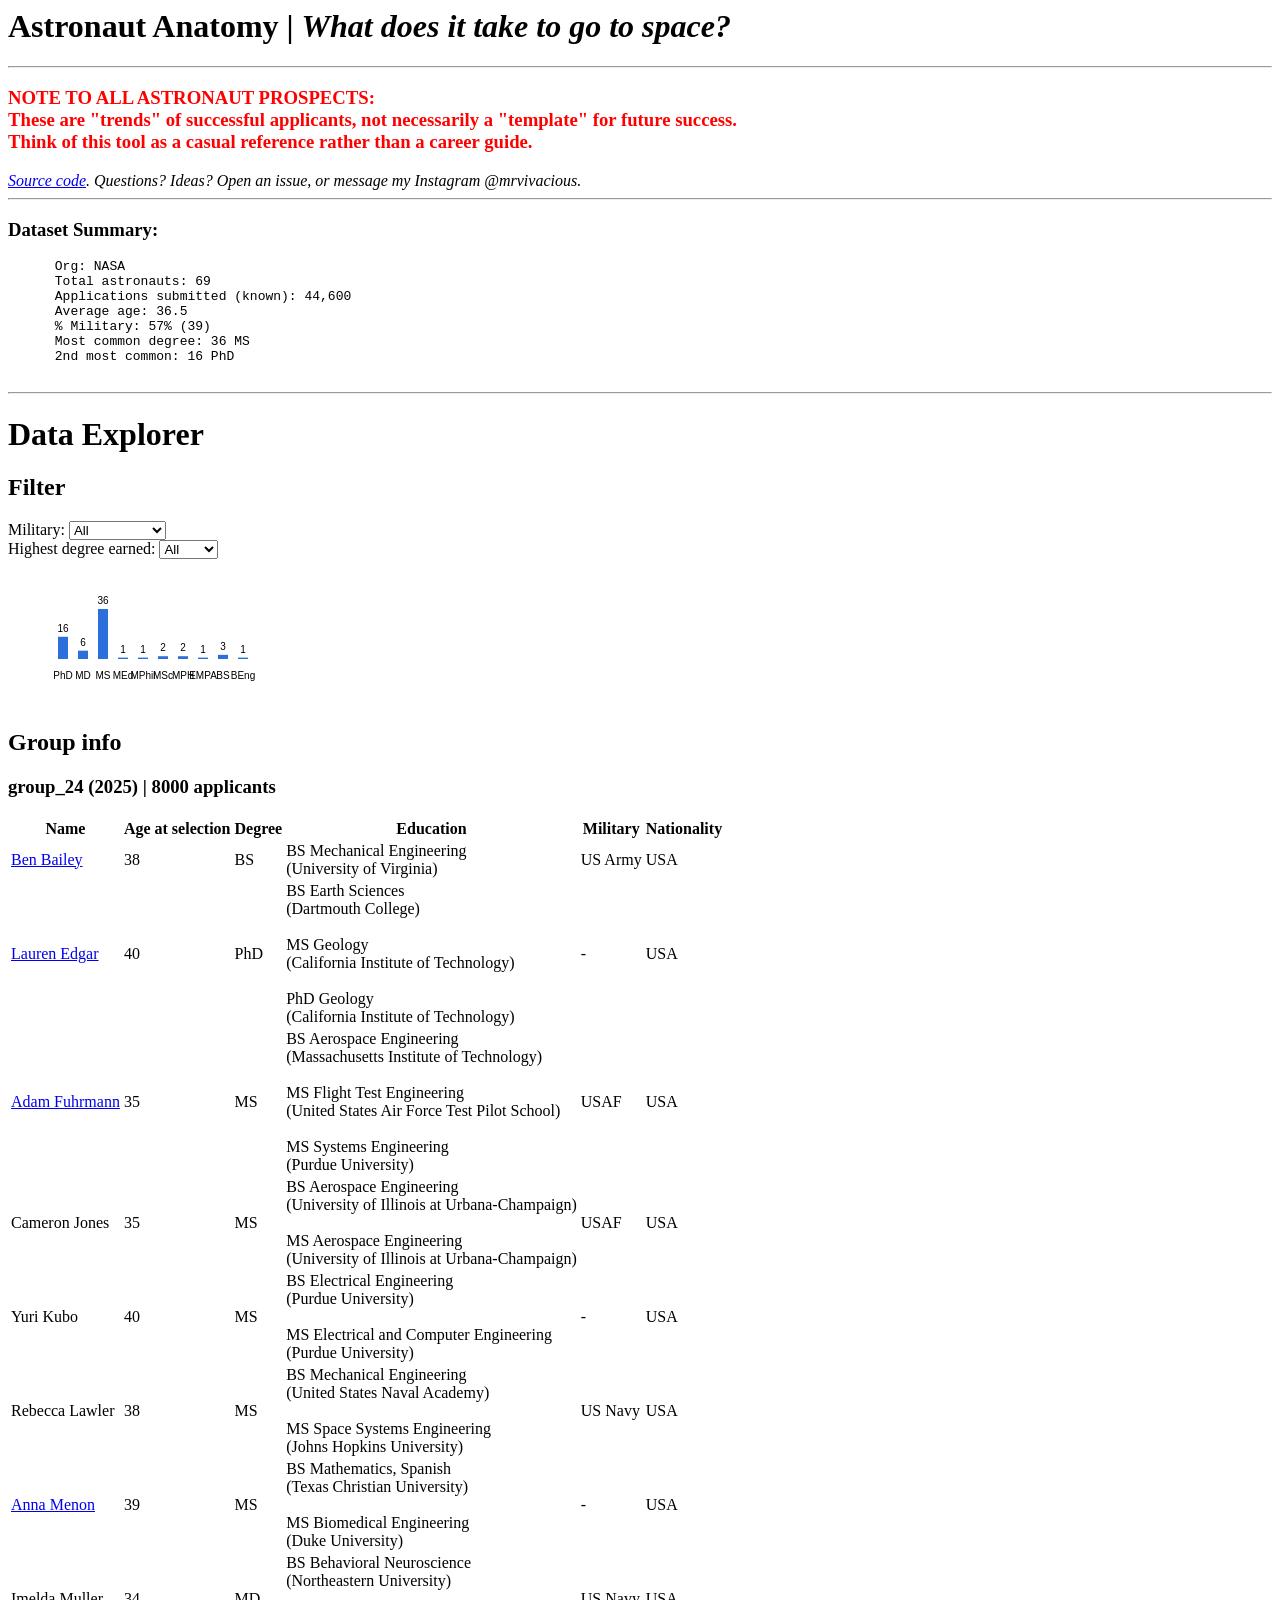
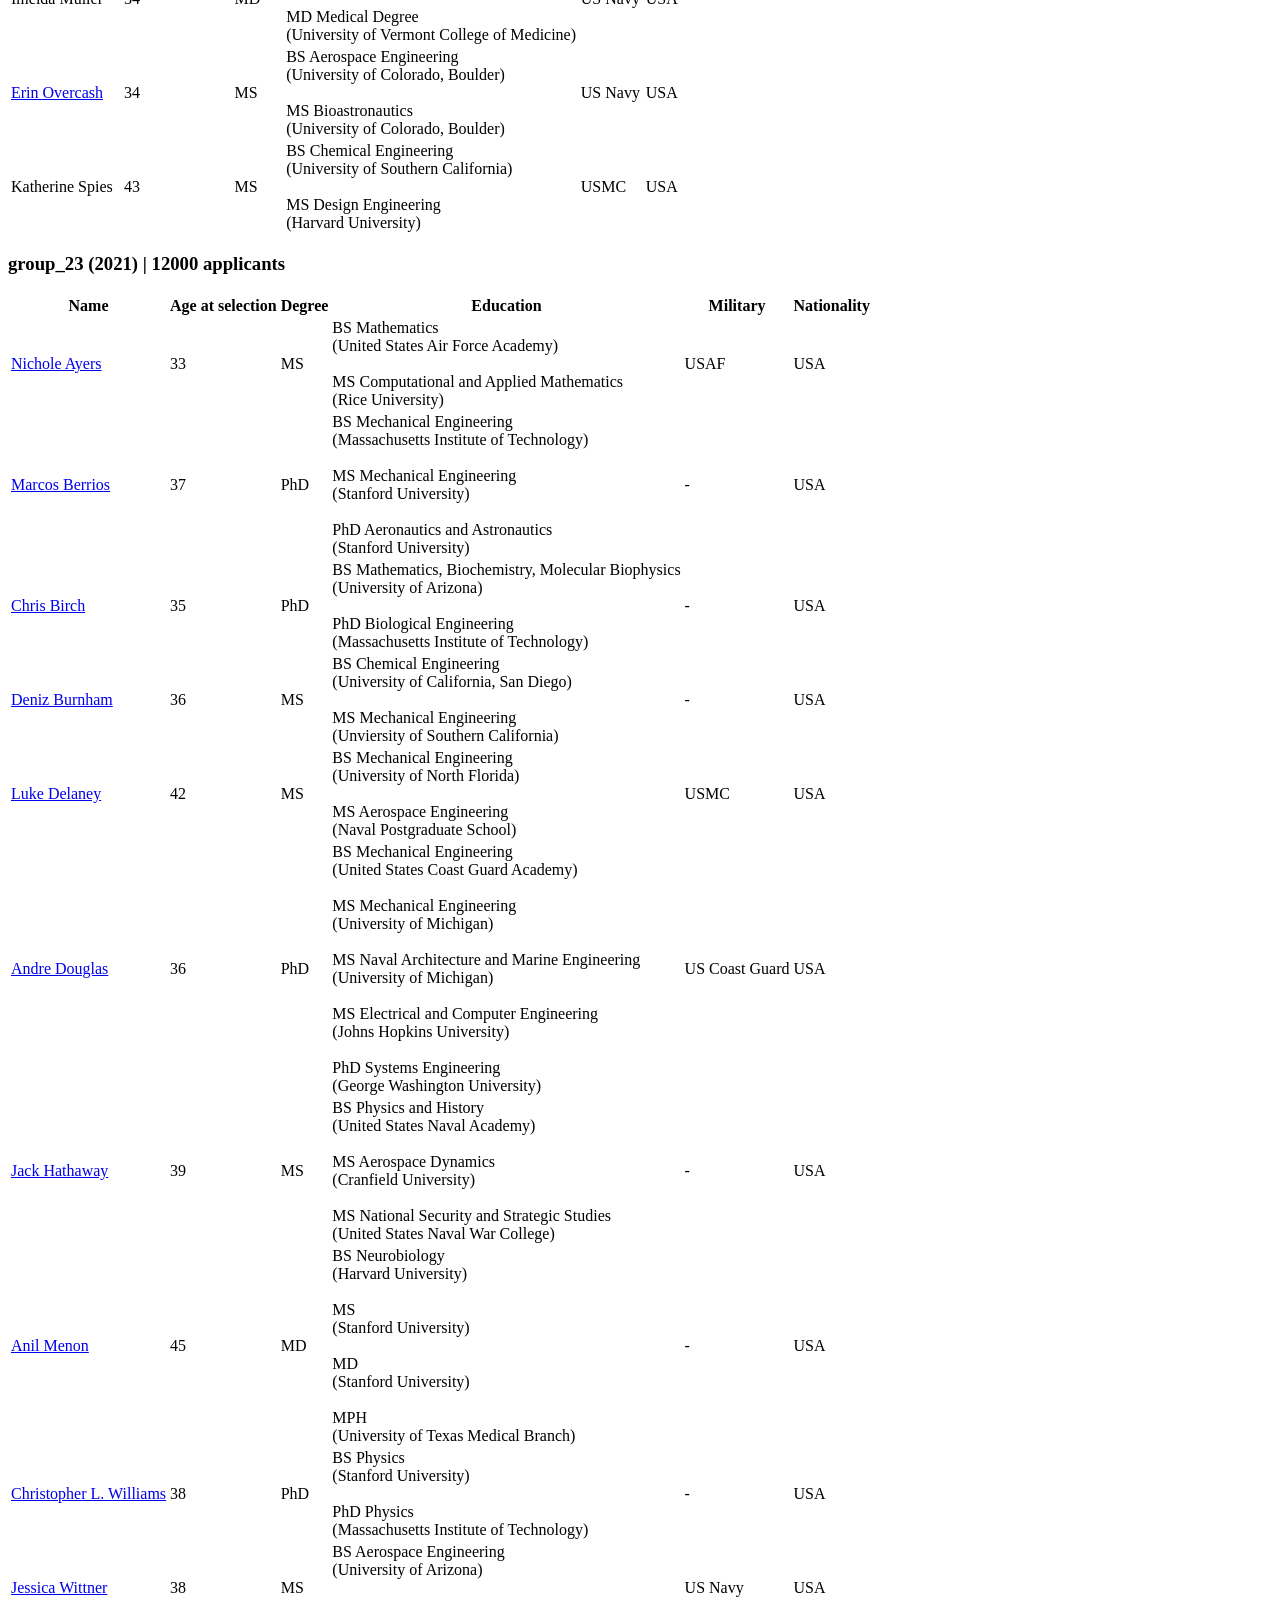
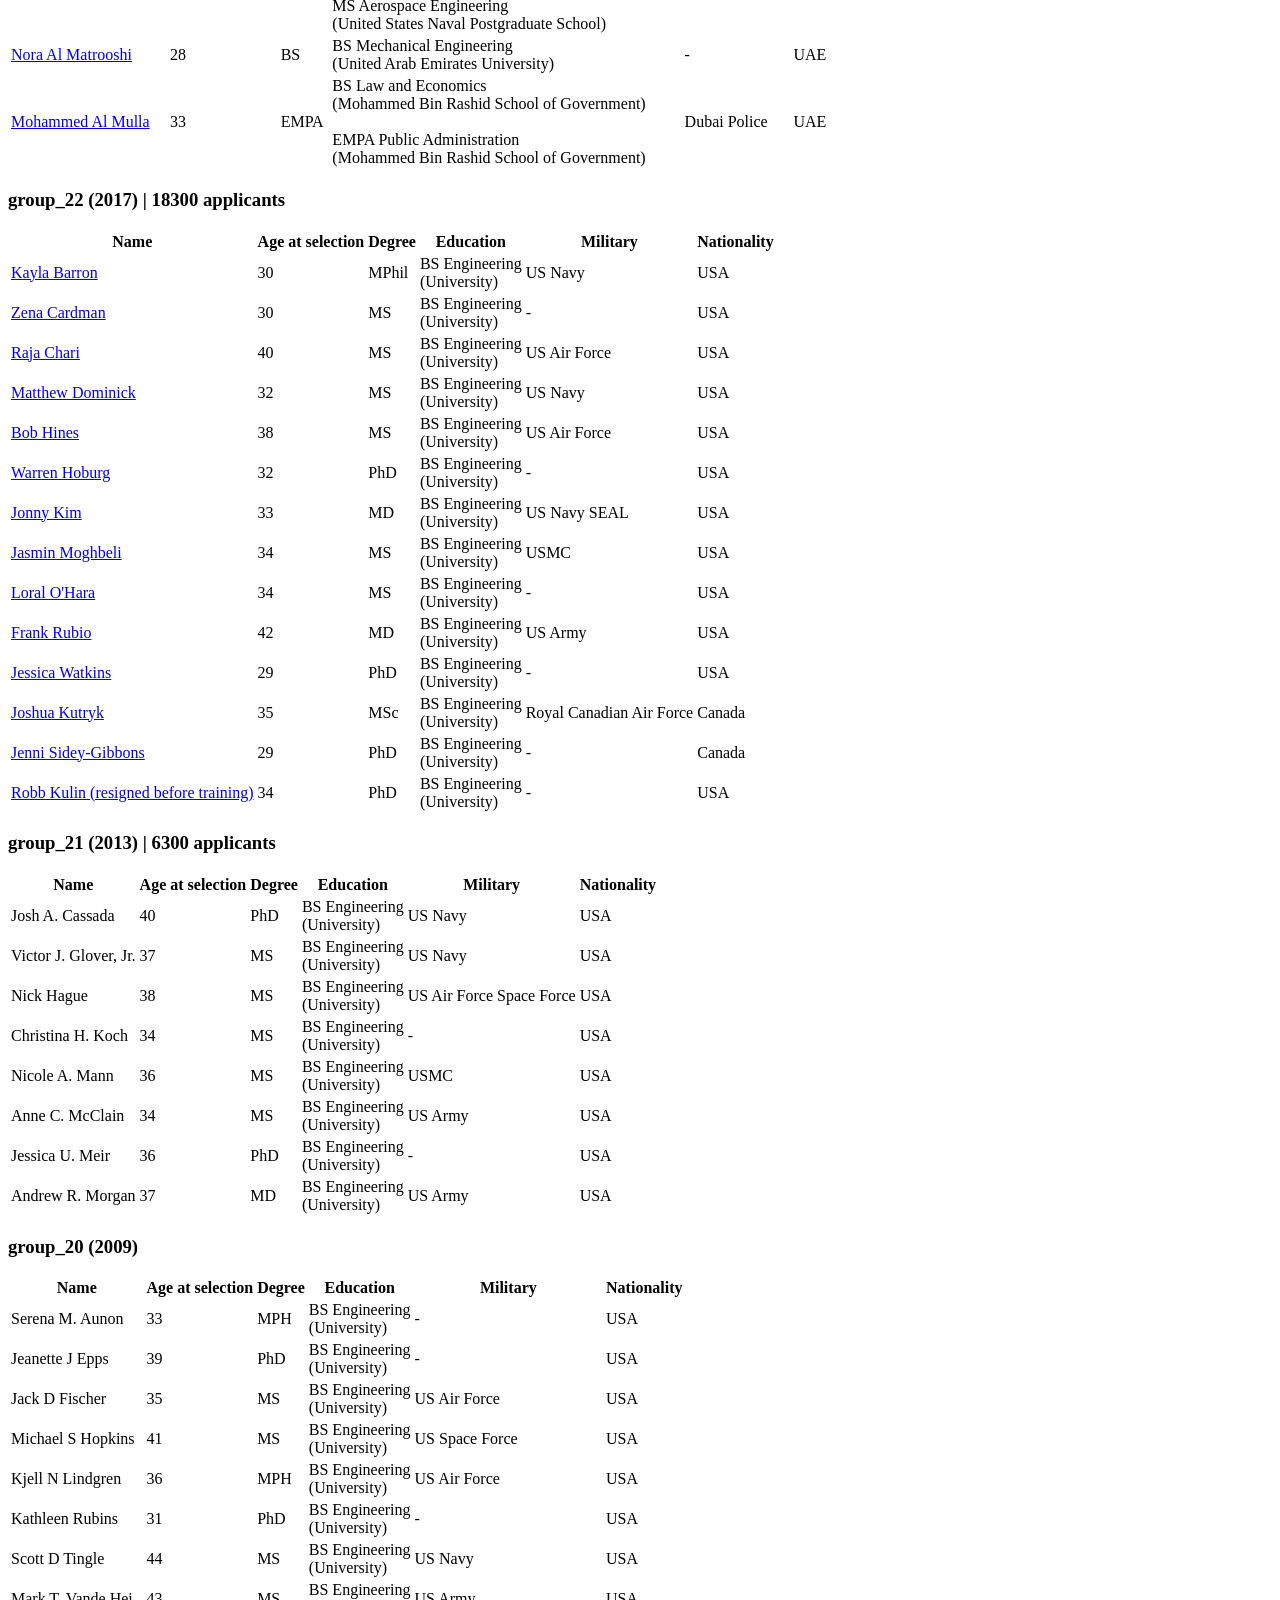
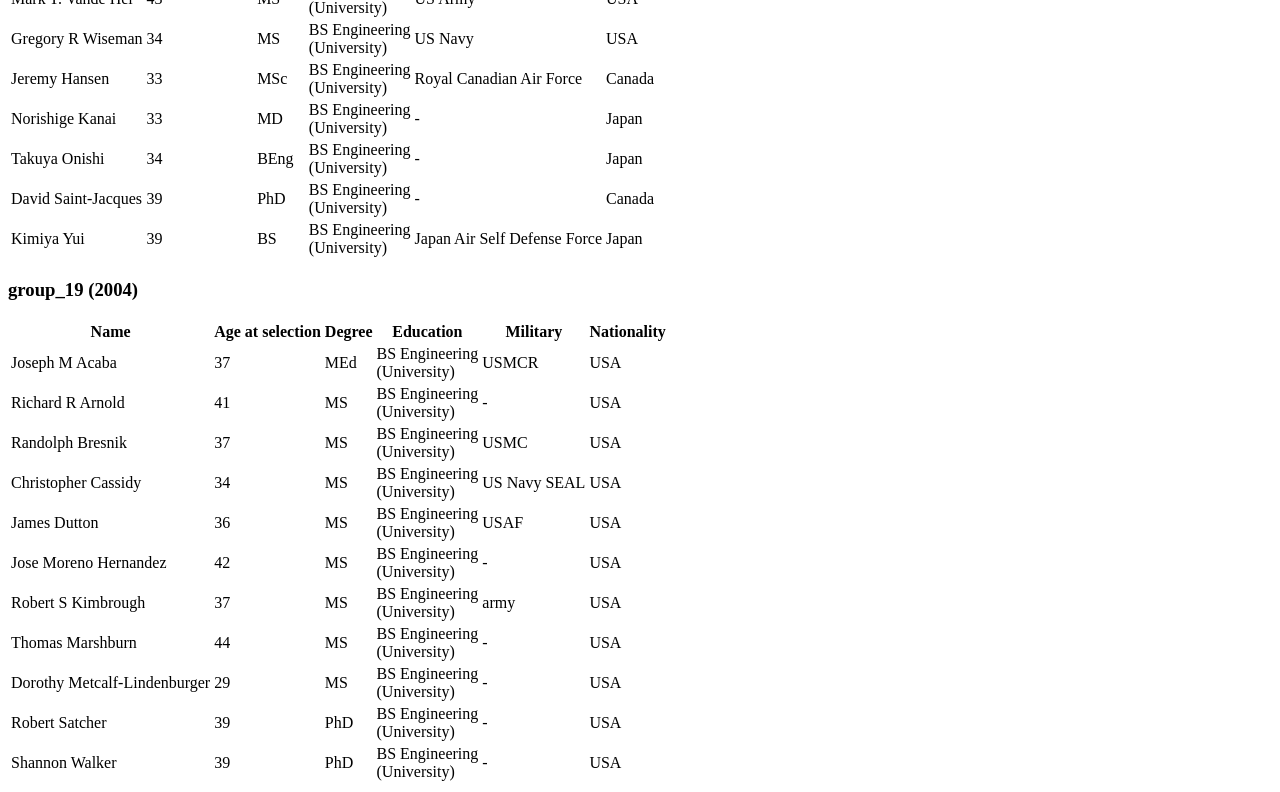
==== index.html @ dea1695b "add filteringService for cleaner code" ====
<html>
<head>
 <meta charset="UTF-8">
 <meta name="viewport" content="width=device-width, initial-scale=1.0">
 <title>Astronaut Anatomy</title>
 <link rel="stylesheet" href="stylesheet.css">
</head>

<body>
  <h1>Astronaut Anatomy | <em>What does it take to go to space?</em></h1>
  <hr>
  <h3 style="color:red;">NOTE TO ALL ASTRONAUT PROSPECTS:
    <br>These are "trends" of successful applicants, not necessarily a "template" for future success.
    <br>Think of this tool as a casual reference rather than a career guide.
  </h3>
  <em>
    <a href="https://github.com/mrvivacious/astronaut-anatomy" target="_blank">
      Source code</a>.
     Questions? Ideas? Open an issue, or message my Instagram @mrvivacious.
  </em>
  <hr>

  <div id="key_metrics">
    <h3>Dataset Summary:</h3>
    <pre>
      Org: NASA
      Total astronauts: 69
      Applications submitted (known): 44,600
      Average age: 36.5
      % Military: 57% (39)
      Most common degree: 36 MS
      2nd most common: 16 PhD
    </pre>

    <!-- <h3>Average astronaut age:</h3>
    <p id="age_all_groups">-1</p> -->
    
    <!-- <h3>Average astronaut age by group:</h3>
    <p id="age_by_group">-1</p> -->

    <!-- <h3>Total astronauts selected by NASA since 2004:</h3>
    <p id="astronaut_count"></p> -->
  </div>
 
  <hr>
  
  <h1>Data Explorer</h1>
  <!-- <p id="degree_counts"></p> -->
  
  <!-- <h3>Military Distribution</h3>
  <p id="military_counts"></p> -->

  <div id="filters">
    <h2>Filter</h2>
      <label>
        Military:
        <select id="military_filter">
          <option value="all">All</option>
          <option value="military">Military Only</option>
          <option value="civilian">Civilian Only</option>
        </select>
      </label>
      <br>
      <label>
        Highest degree earned:
        <select id="degree_filter">
          <option value="all">All</option>
          <option value="PhD">PhD</option>
          <option value="MD">MD</option>
          <option value="MS">MS</option>
          <option value="MEd">MEd</option>
          <option value="MPhil">MPhil</option>
          <option value="MSc">MSc</option>
          <option value="MPH">MPH</option>
          <option value="EMPA">EMPA</option>
          <option value="BS">BS</option>
          <option value="BEng">BEng</option>
        </select>
      </label>
  </div>

  <canvas id="degreeChart"></canvas>

  <h2>Group info</h2>
  
  <div id="groups_info">put group info here!</div>
</body>
  <script src="data.js"></script>
  <script src="filterService.js"></script>
  <script src="dataService.js"></script>
  <script src="displaySummary.js"></script>
  <script src="groups_display.js"></script>
  <script src="degreeChart.js"></script>
</html>
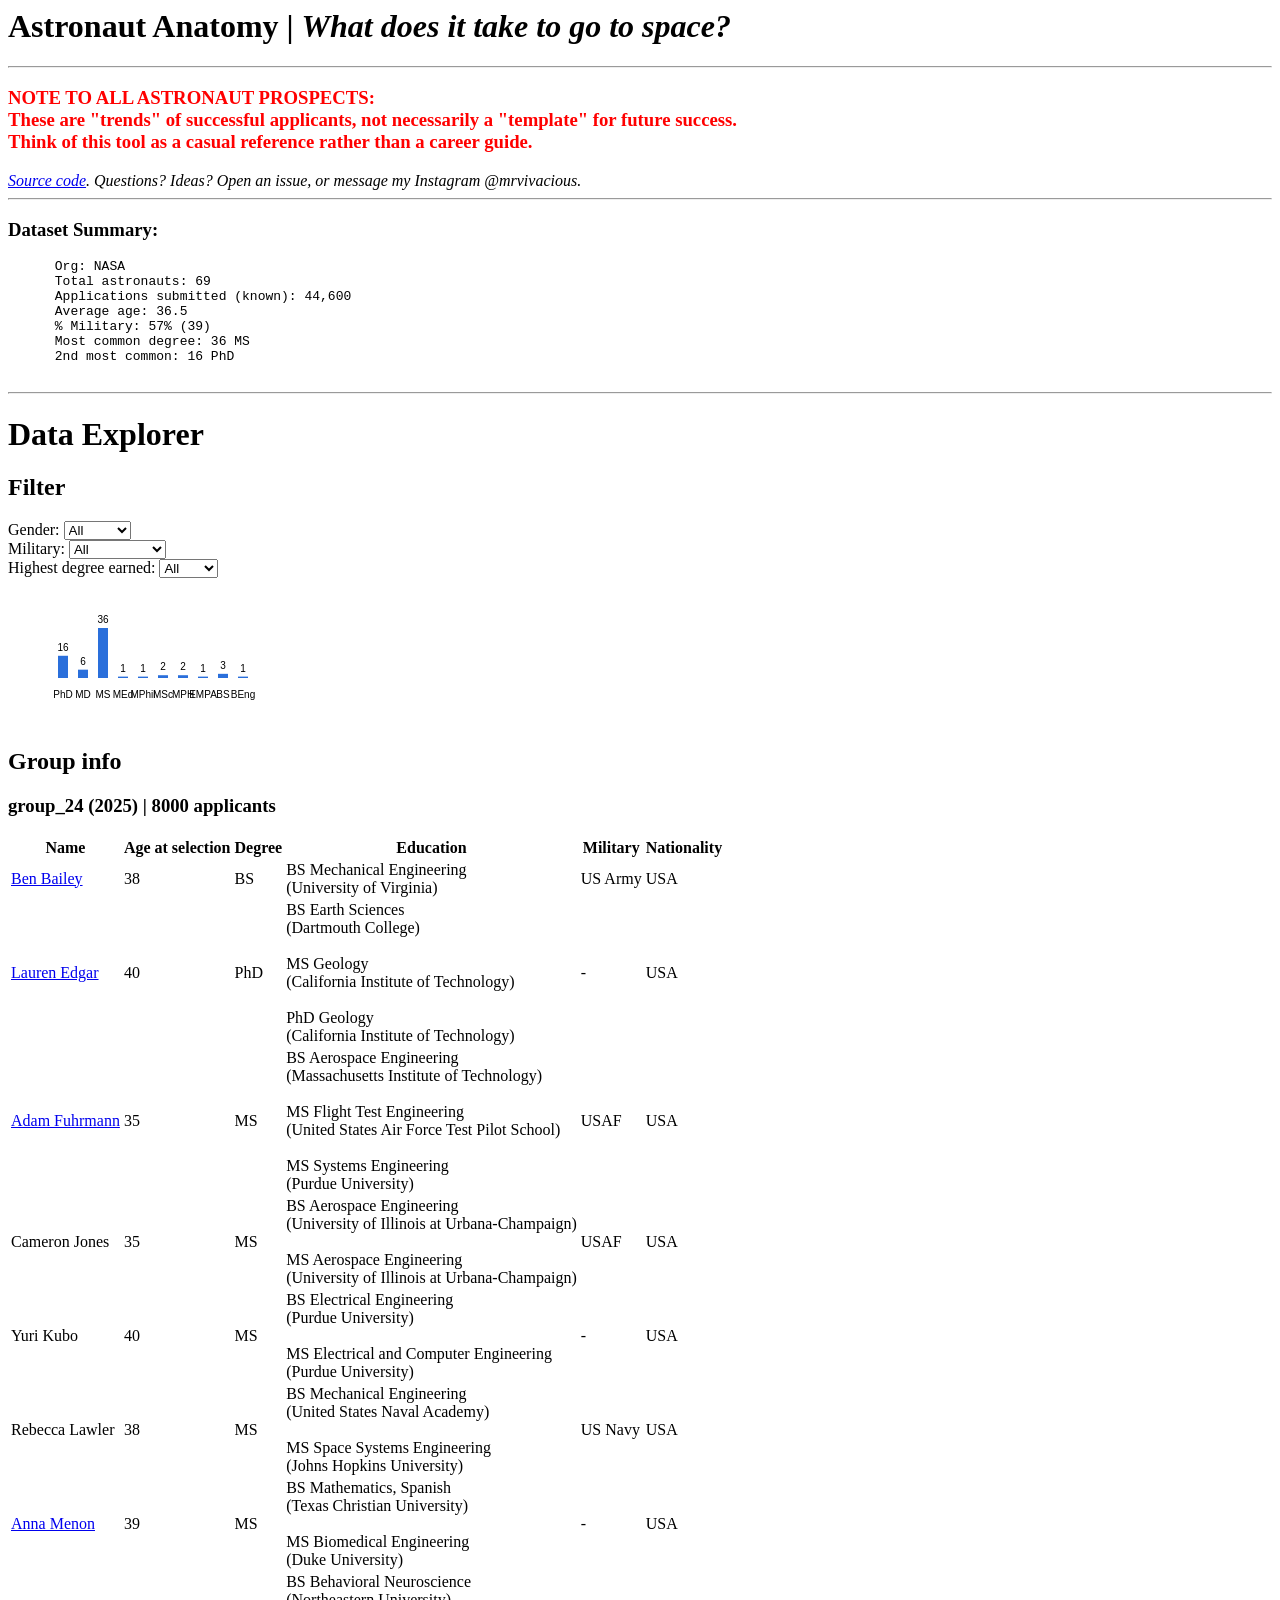
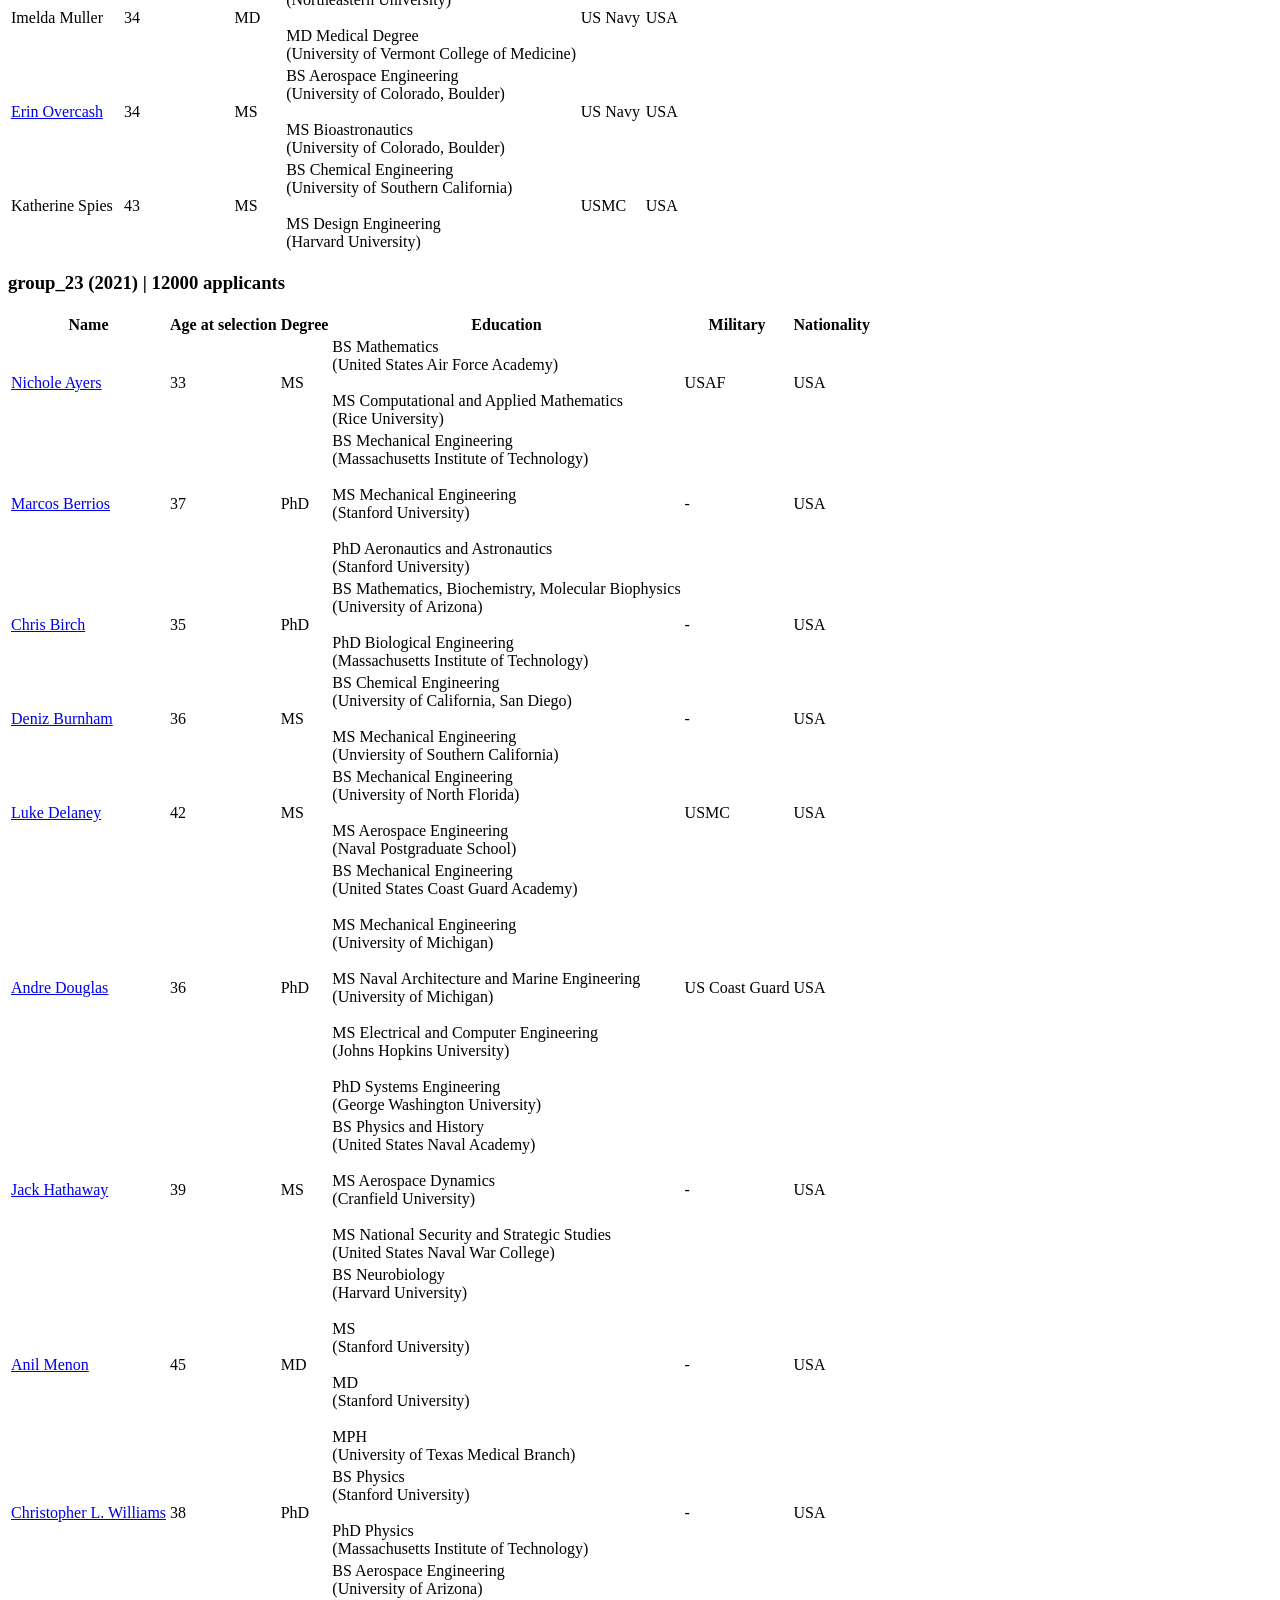
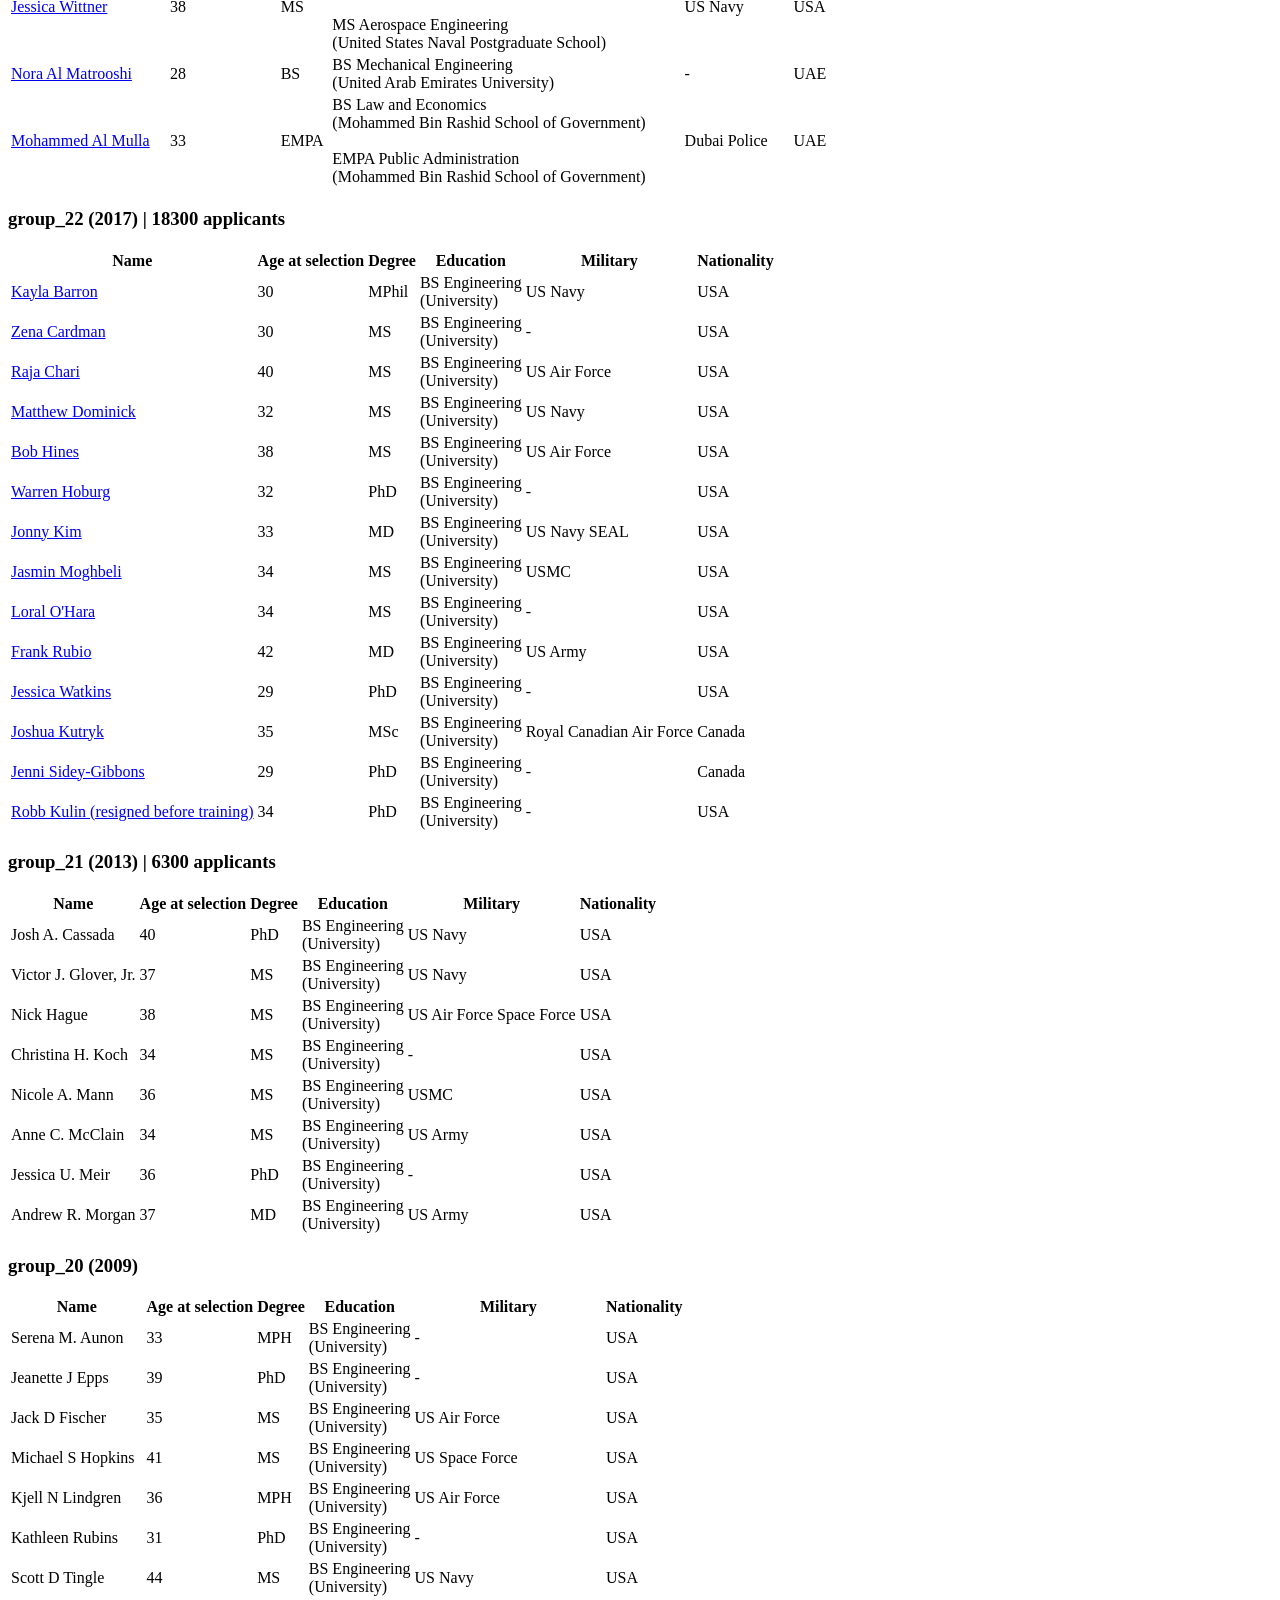
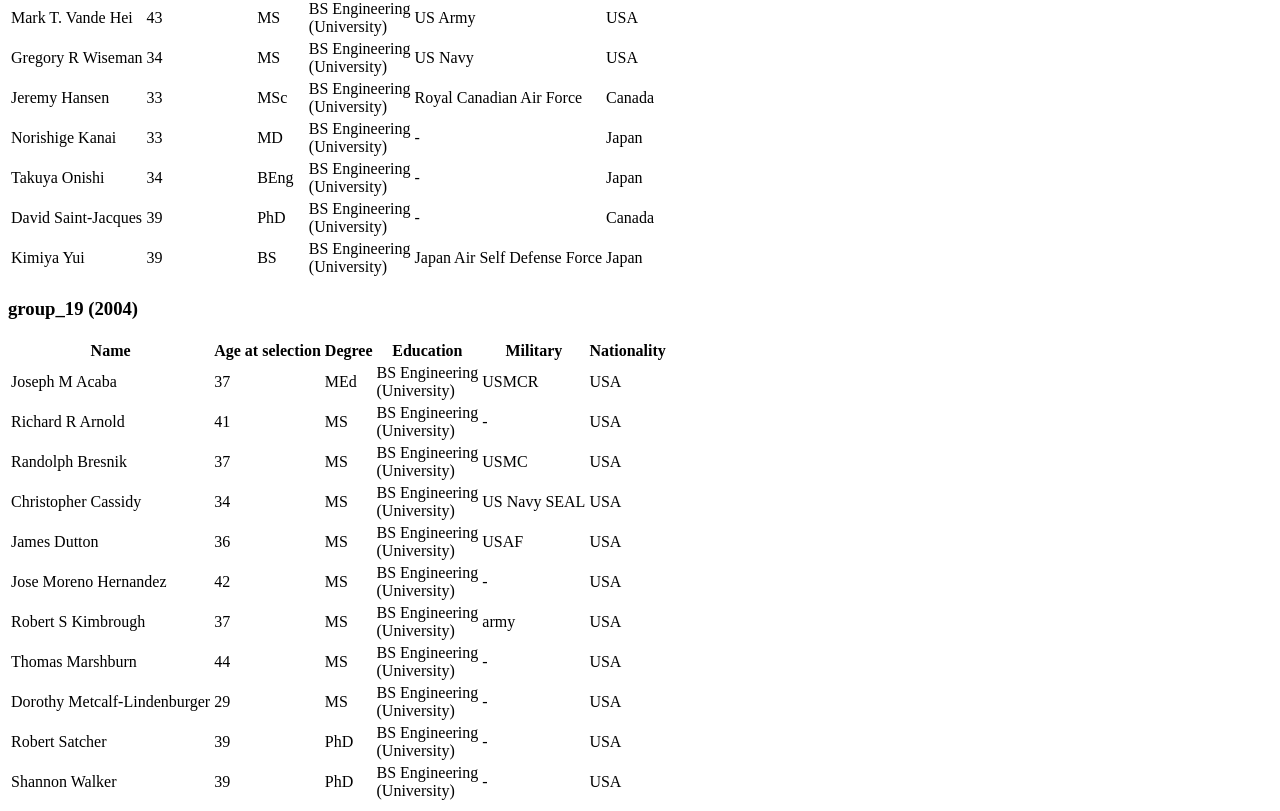
==== commit 4ca449de: "Add gender filter" ====
--- a/index.html
+++ b/index.html
@@ -52,7 +52,16 @@
 
   <div id="filters">
     <h2>Filter</h2>
-      <label>
+    <label>
+        Gender:
+        <select id="gender_filter">
+          <option value="all">All</option>
+          <option value="male">Male</option>
+          <option value="female">Female</option>
+        </select>
+      </label>
+      <br>  
+    <label>
         Military:
         <select id="military_filter">
           <option value="all">All</option>
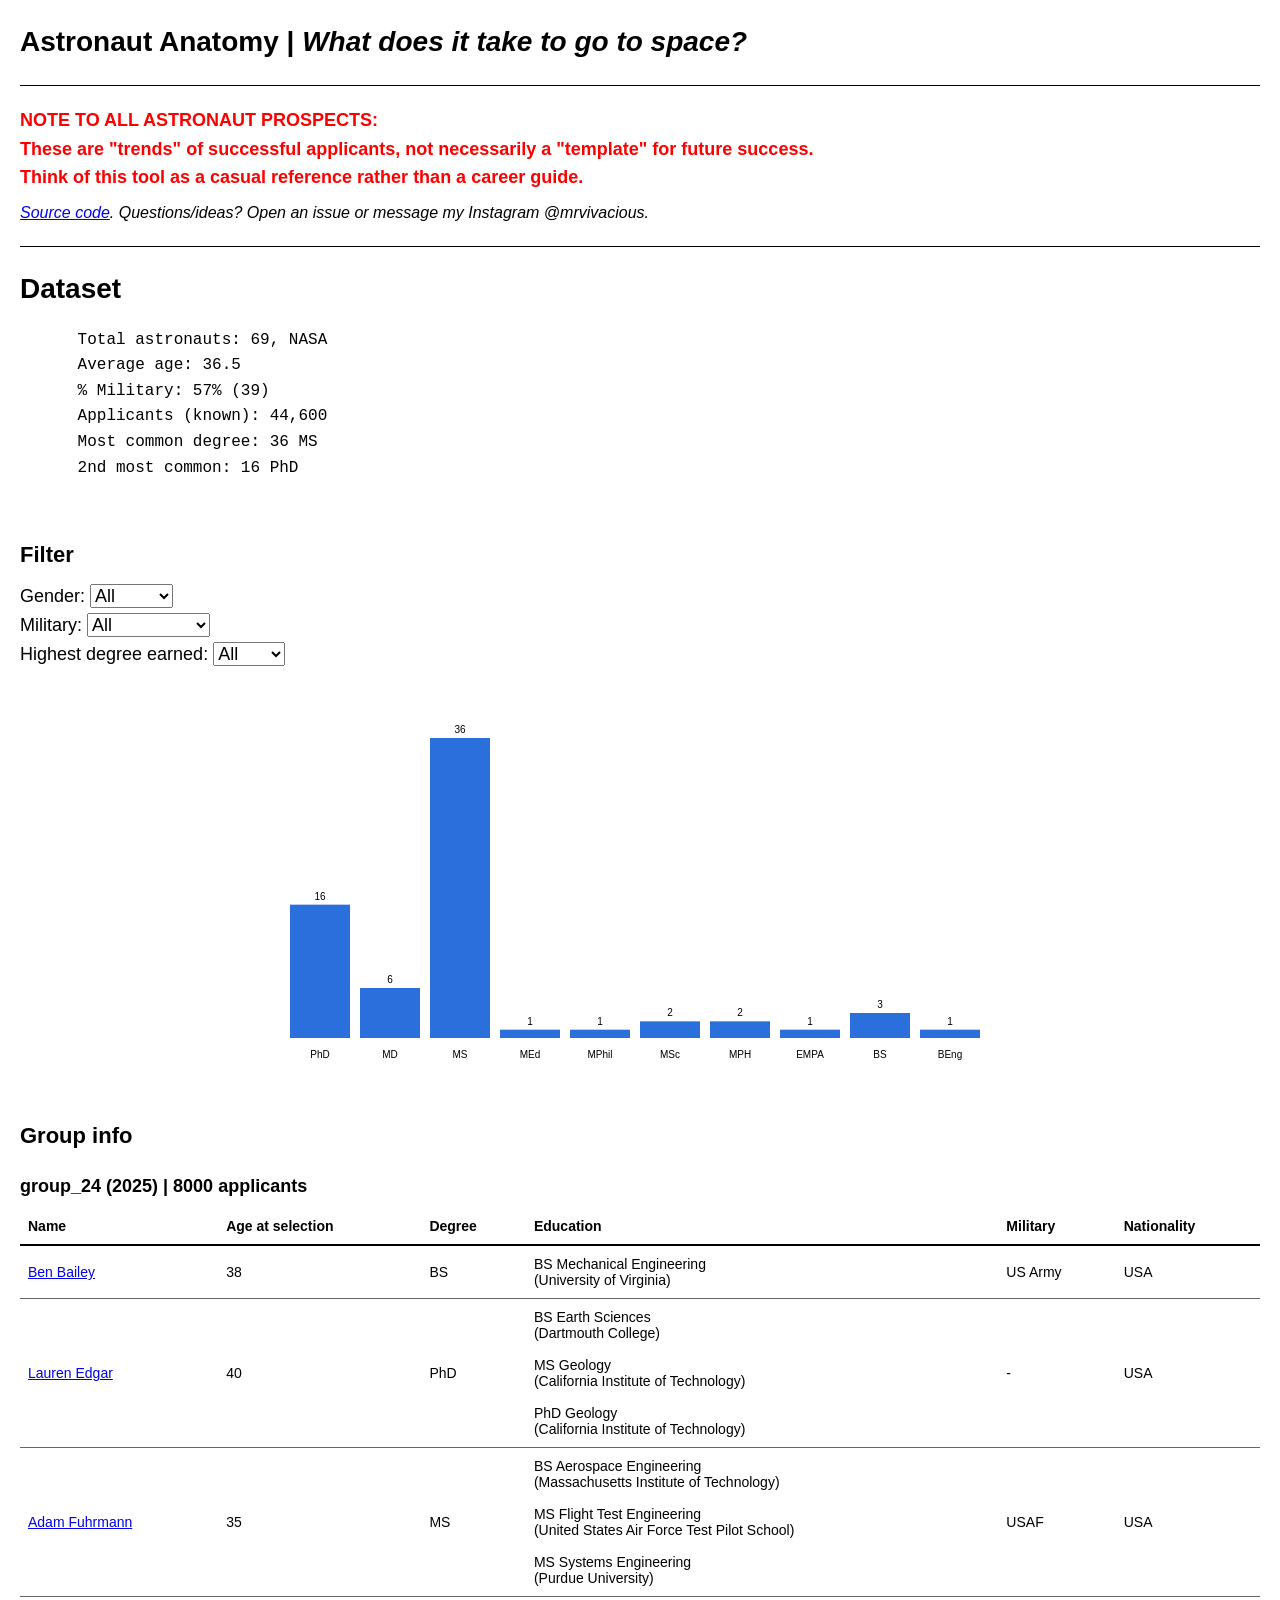
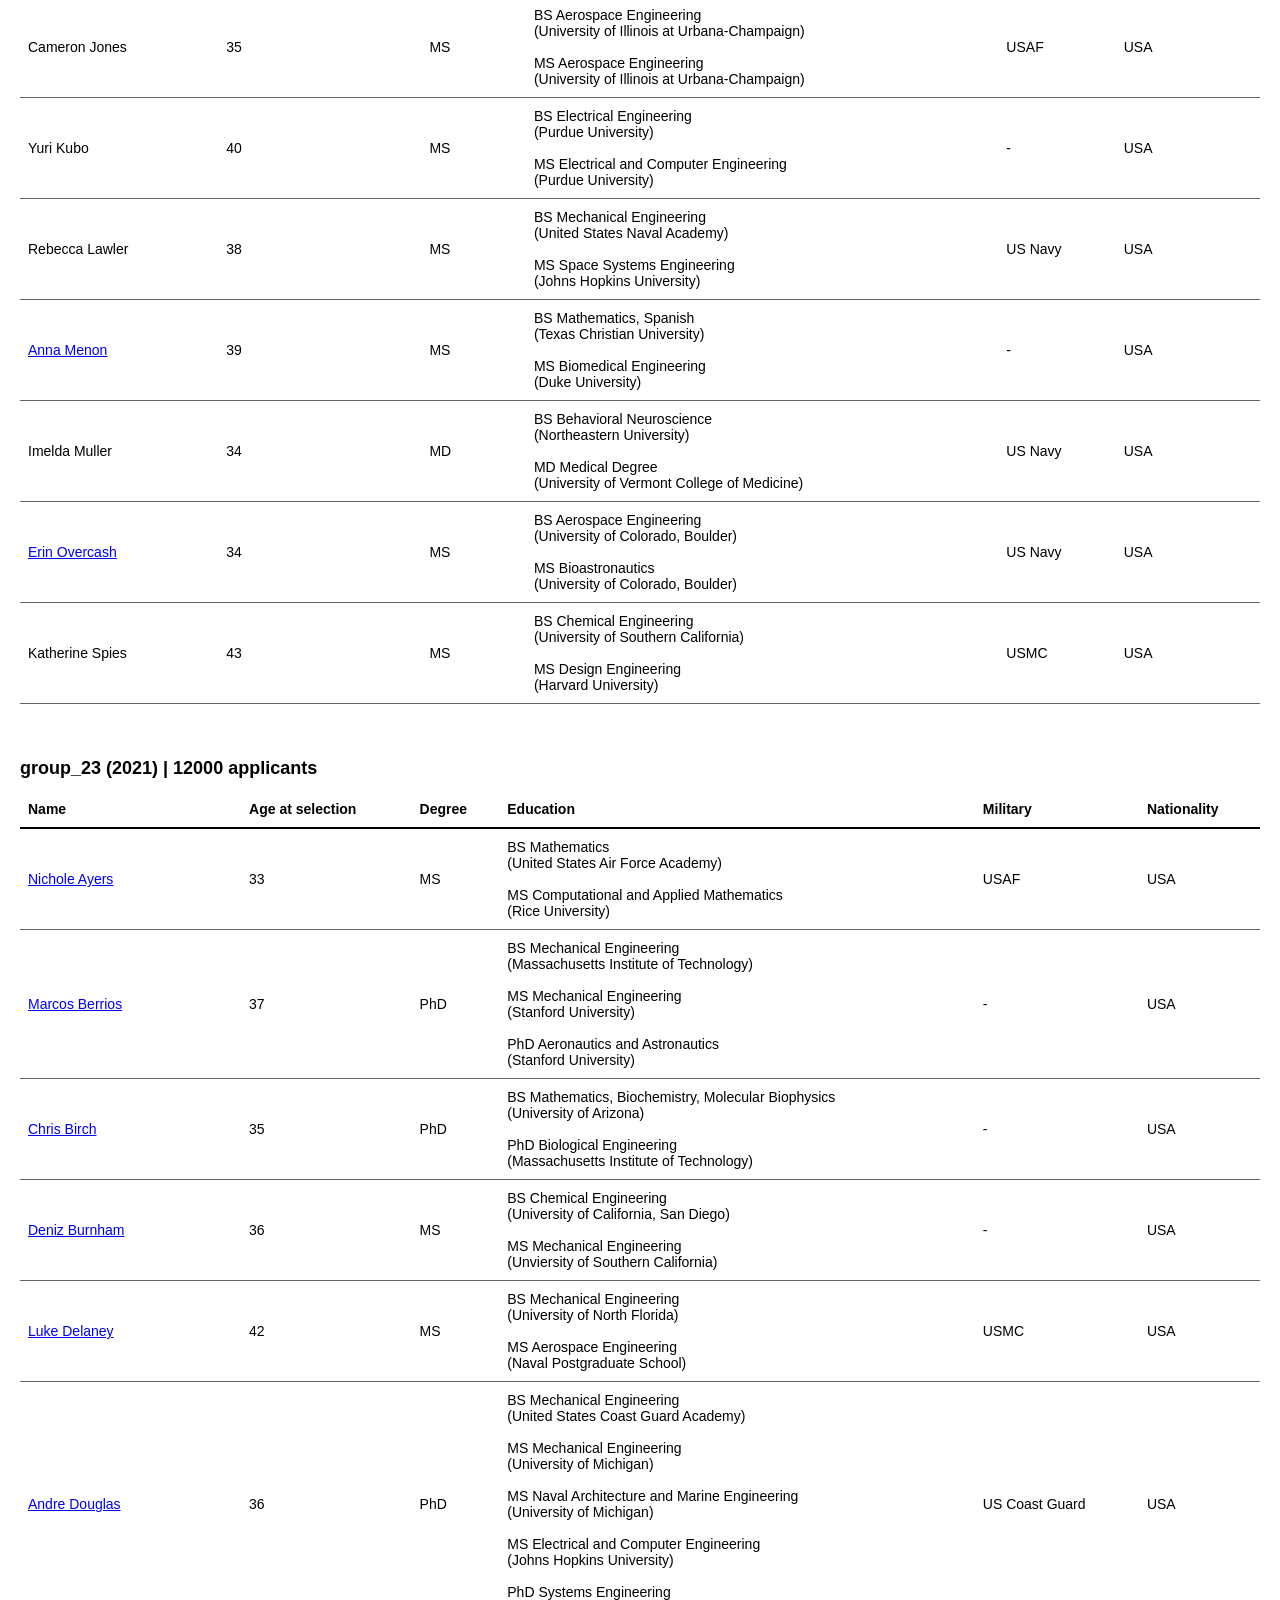
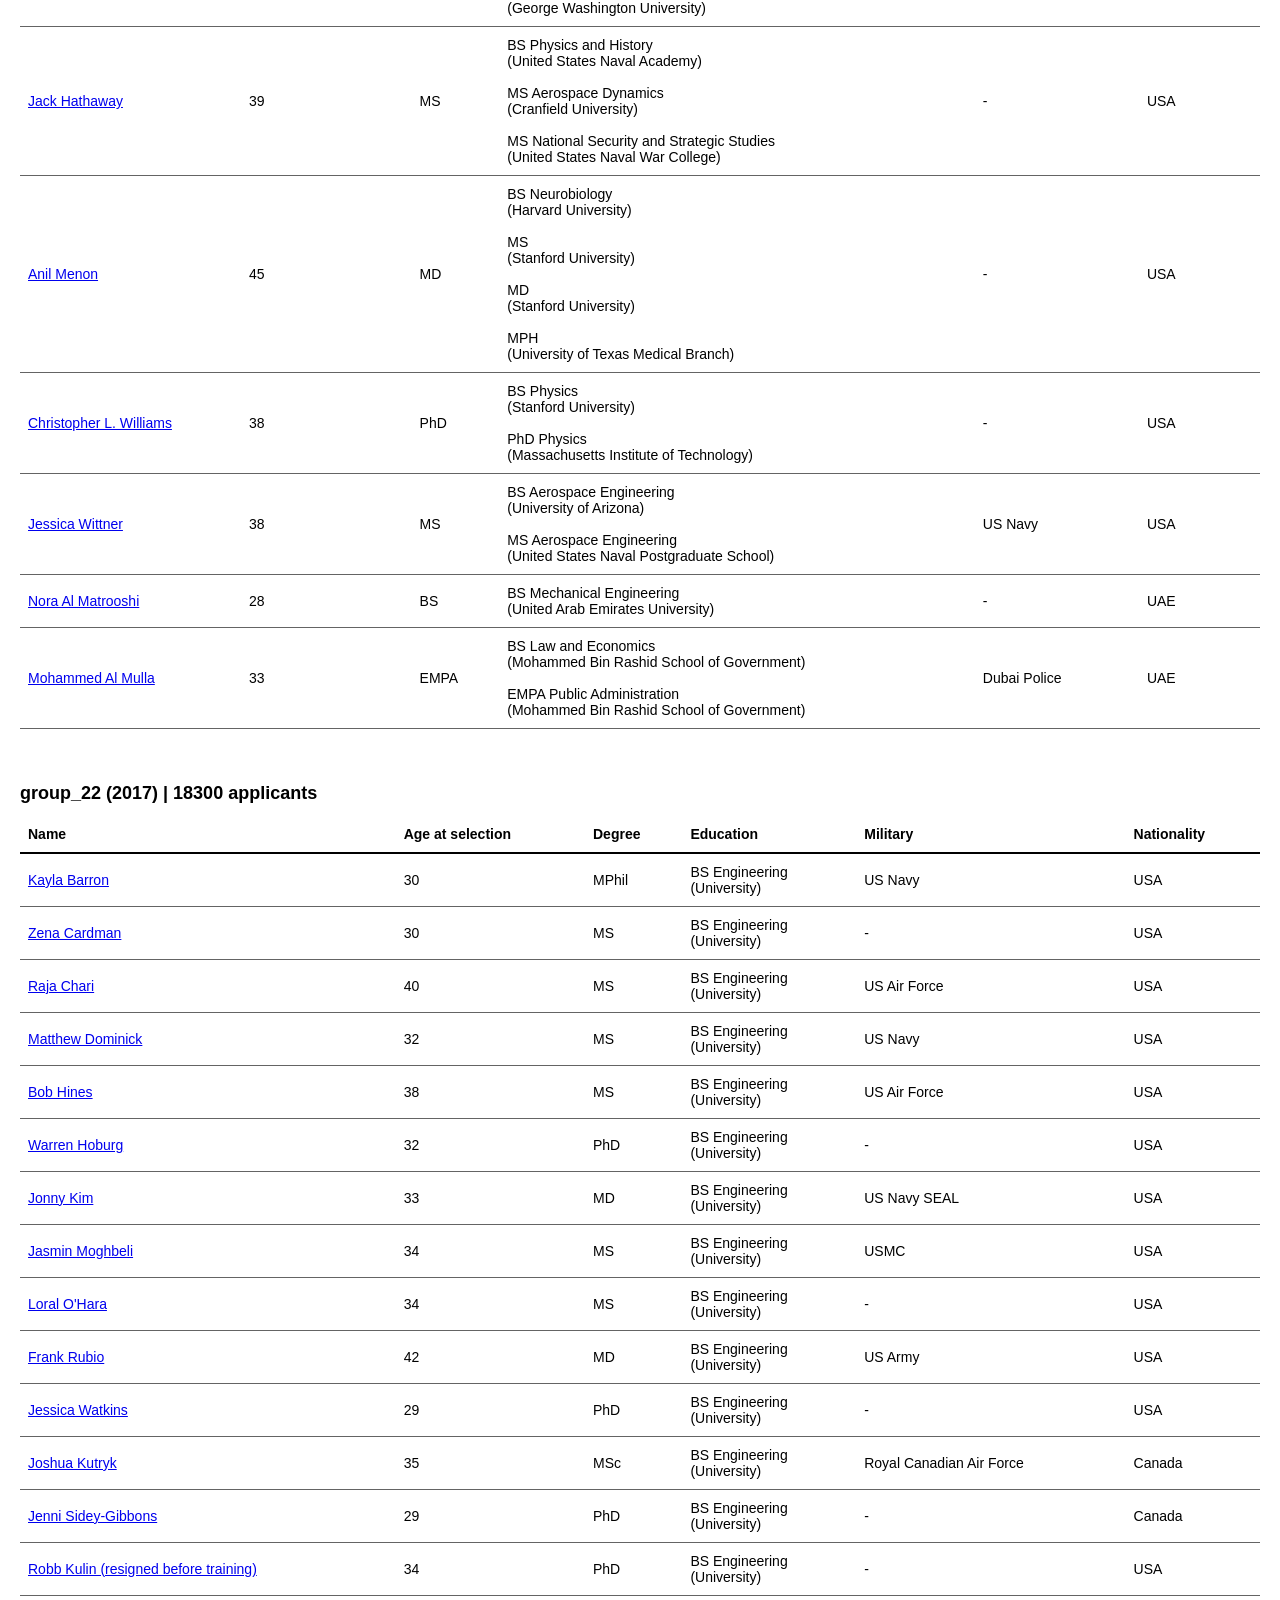
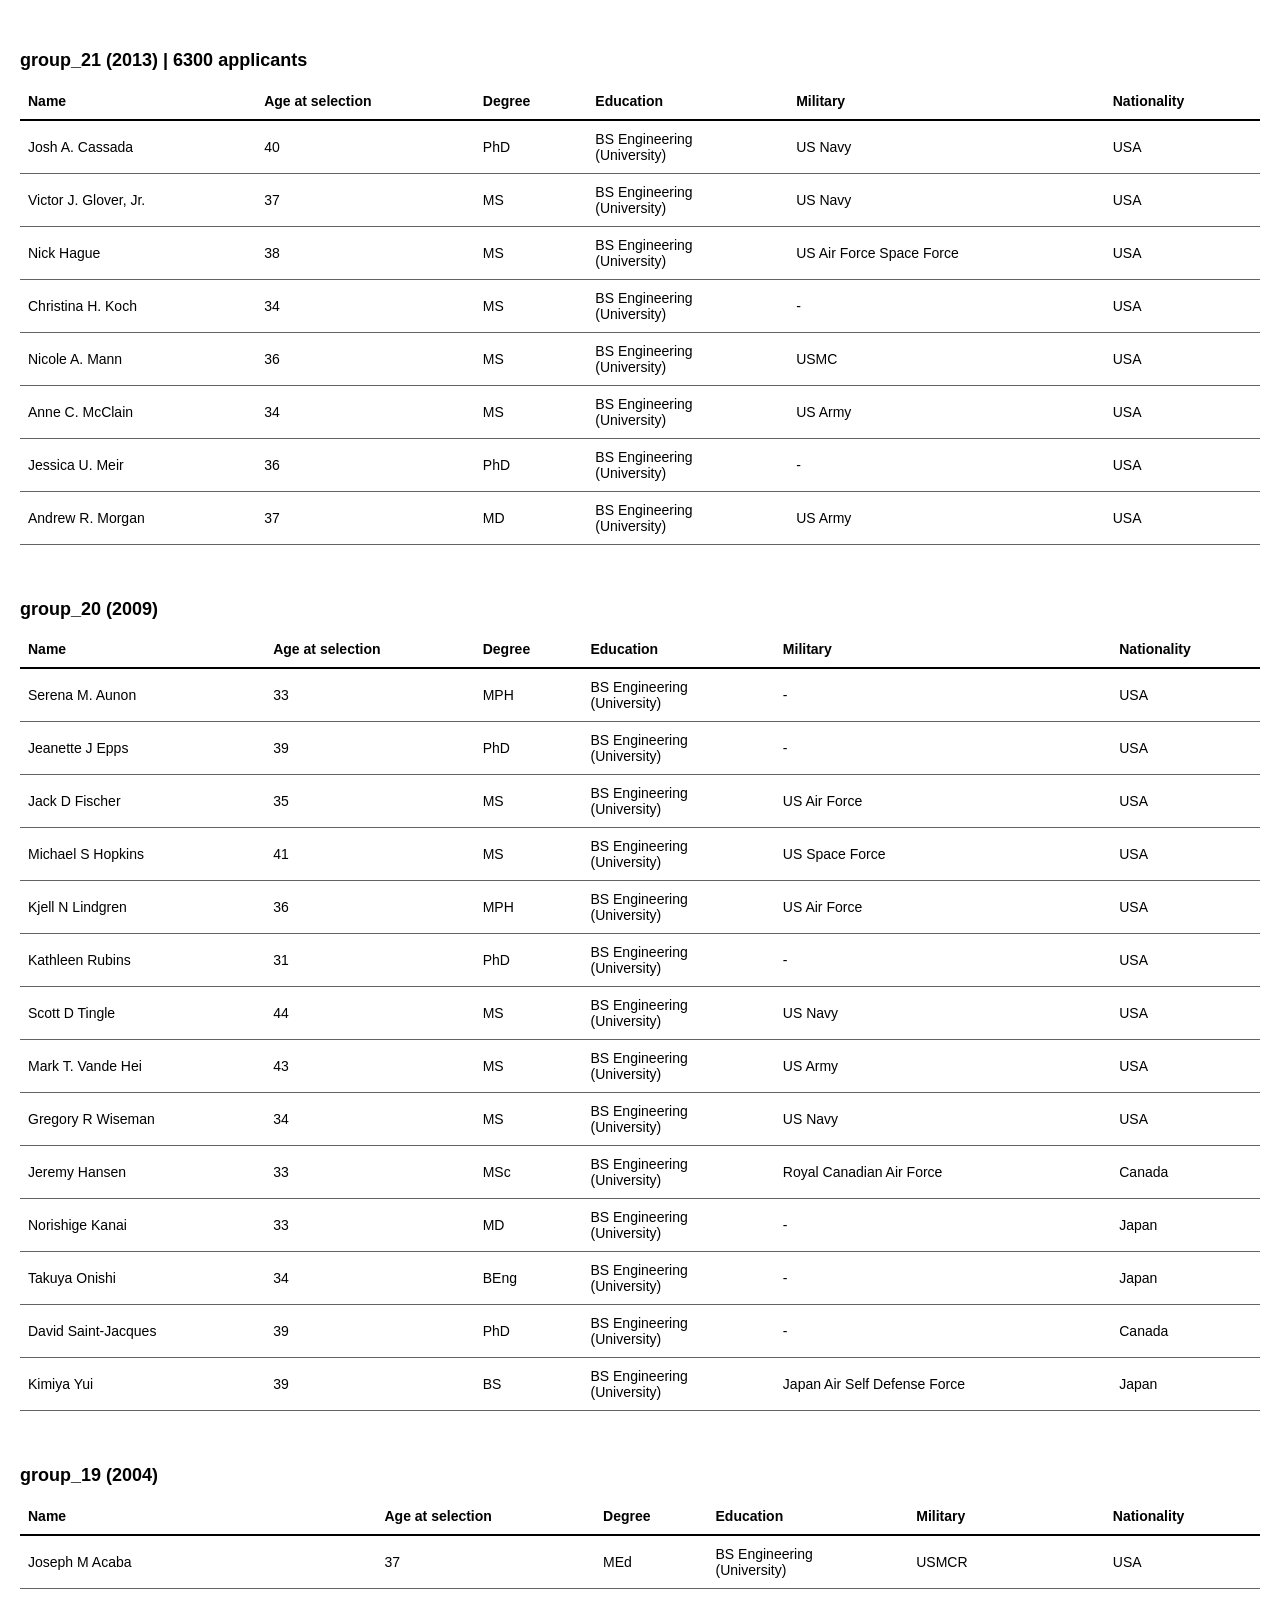
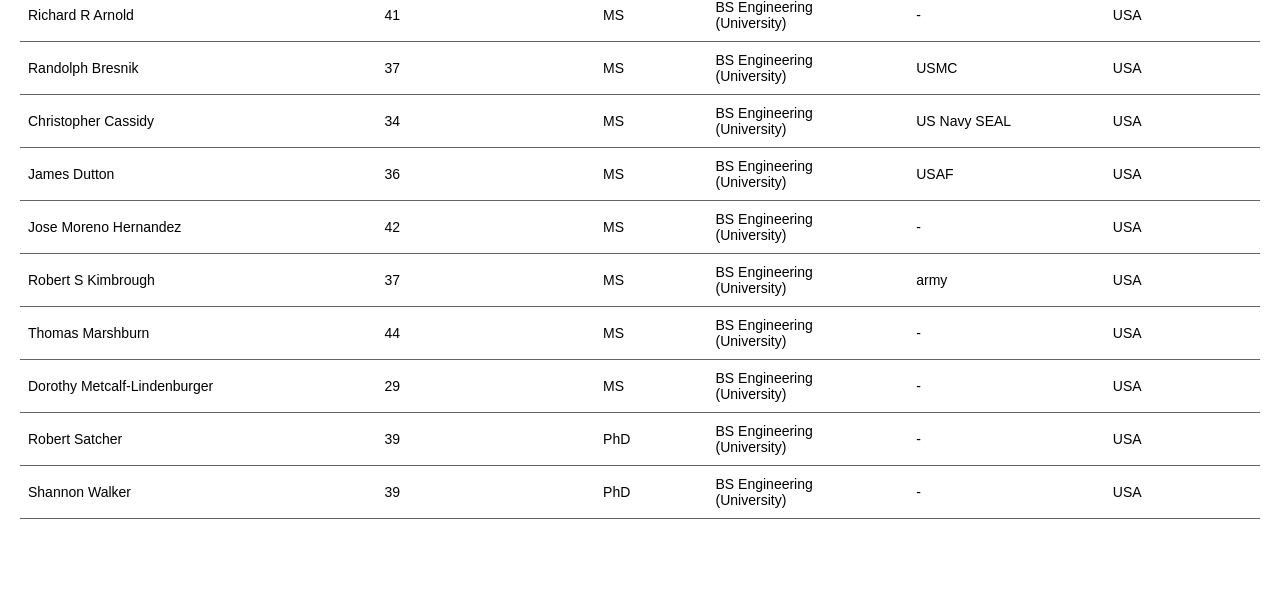
==== commit cbb7b9a3: "minor ui tweaks" ====
--- a/index.html
+++ b/index.html
@@ -16,39 +16,21 @@
   <em>
     <a href="https://github.com/mrvivacious/astronaut-anatomy" target="_blank">
       Source code</a>.
-     Questions? Ideas? Open an issue, or message my Instagram @mrvivacious.
+     Questions/ideas? Open an issue or message my Instagram @mrvivacious.
   </em>
   <hr>
 
   <div id="key_metrics">
-    <h3>Dataset Summary:</h3>
+    <h1>Dataset</h1>
     <pre>
-      Org: NASA
-      Total astronauts: 69
-      Applications submitted (known): 44,600
+      Total astronauts: 69, NASA
       Average age: 36.5
       % Military: 57% (39)
+      Applicants (known): 44,600
       Most common degree: 36 MS
       2nd most common: 16 PhD
     </pre>
-
-    <!-- <h3>Average astronaut age:</h3>
-    <p id="age_all_groups">-1</p> -->
-    
-    <!-- <h3>Average astronaut age by group:</h3>
-    <p id="age_by_group">-1</p> -->
-
-    <!-- <h3>Total astronauts selected by NASA since 2004:</h3>
-    <p id="astronaut_count"></p> -->
-  </div>
- 
-  <hr>
-  
-  <h1>Data Explorer</h1>
-  <!-- <p id="degree_counts"></p> -->
-  
-  <!-- <h3>Military Distribution</h3>
-  <p id="military_counts"></p> -->
+  </div>  
 
   <div id="filters">
     <h2>Filter</h2>
@@ -93,11 +75,8 @@
   <h2>Group info</h2>
   
   <div id="groups_info">put group info here!</div>
+
+  <script type="module" src="groups_display.js"></script>
+  <script type="module" src="degreeChart.js"></script>
 </body>
-  <script src="data.js"></script>
-  <script src="filterService.js"></script>
-  <script src="dataService.js"></script>
-  <script src="displaySummary.js"></script>
-  <script src="groups_display.js"></script>
-  <script src="degreeChart.js"></script>
 </html>
--- a/stylesheet.css
+++ b/stylesheet.css
@@ -0,0 +1,163 @@
+* {
+  box-sizing: border-box;
+}
+
+#filters, select {
+  font-size: large;
+}
+
+body {
+  font-family: 'Arial', sans-serif;
+  margin: 0;
+  padding: 20px;
+  background-color: rgb(255, 255, 255);
+  color: rgb(0, 0, 0);
+  font-size: 16px;
+  line-height: 1.6;
+}
+
+h1 {
+  font-size: 28px;
+  margin-bottom: 10px;
+}
+
+h2 {
+  font-size: 22px;
+  margin-top: 30px;
+  margin-bottom: 10px;
+}
+
+h3 {
+  font-size: 18px;
+  margin-bottom: 8px;
+}
+
+p {
+  font-size: 16px;
+  margin: 8px 0;
+}
+
+em {
+  font-style: italic;
+}
+
+hr {
+  border: none;
+  border-top: 1px solid #000;
+  margin: 20px 0;
+}
+
+table {
+  width: 100%;
+  border-collapse: collapse;
+  font-size: 14px;
+}
+
+table th, table td {
+  padding: 10px 8px;
+  text-align: left;
+  border-bottom: 1px solid rgb(100, 100, 100);
+}
+
+table th {
+  border-bottom: 2px solid #000;
+  font-weight: bold;
+}
+
+.table-wrapper {
+  overflow-x: auto;
+  margin-bottom: 20px;
+}
+
+.group-section {
+  margin-bottom: 50px;
+}
+
+@media (max-width: 768px) {
+  body {
+    padding: 15px;
+    font-size: 15px;
+  }
+
+  h1 {
+    font-size: 24px;
+  }
+
+  h2 {
+    font-size: 20px;
+    margin-top: 25px;
+  }
+
+  h3 {
+    font-size: 16px;
+  }
+
+  p {
+    font-size: 15px;
+    margin: 6px 0;
+  }
+
+  table {
+    font-size: 13px;
+  }
+
+  table th, table td {
+    padding: 8px 6px;
+  }
+
+  .table-wrapper {
+    overflow-x: auto;
+    -webkit-overflow-scrolling: touch;
+  }
+
+  .group-section {
+    margin-bottom: 40px;
+  }
+}
+
+@media (max-width: 480px) {
+  body {
+    padding: 12px;
+    font-size: 14px;
+  }
+
+  h1 {
+    font-size: 20px;
+    margin-bottom: 8px;
+  }
+
+  h2 {
+    font-size: 18px;
+    margin-top: 20px;
+  }
+
+  h3 {
+    font-size: 15px;
+    margin-bottom: 6px;
+  }
+
+  p {
+    font-size: 14px;
+    margin: 5px 0;
+  }
+
+  table {
+    font-size: 12px;
+  }
+
+  table th, table td {
+    padding: 6px 4px;
+  }
+
+  .group-section {
+    margin-bottom: 30px;
+  }
+}
+
+#degreeChart {
+  width: 100%;
+  max-width: 800px;
+  height: 400px;
+  display: block;
+  margin: 20px auto;
+}
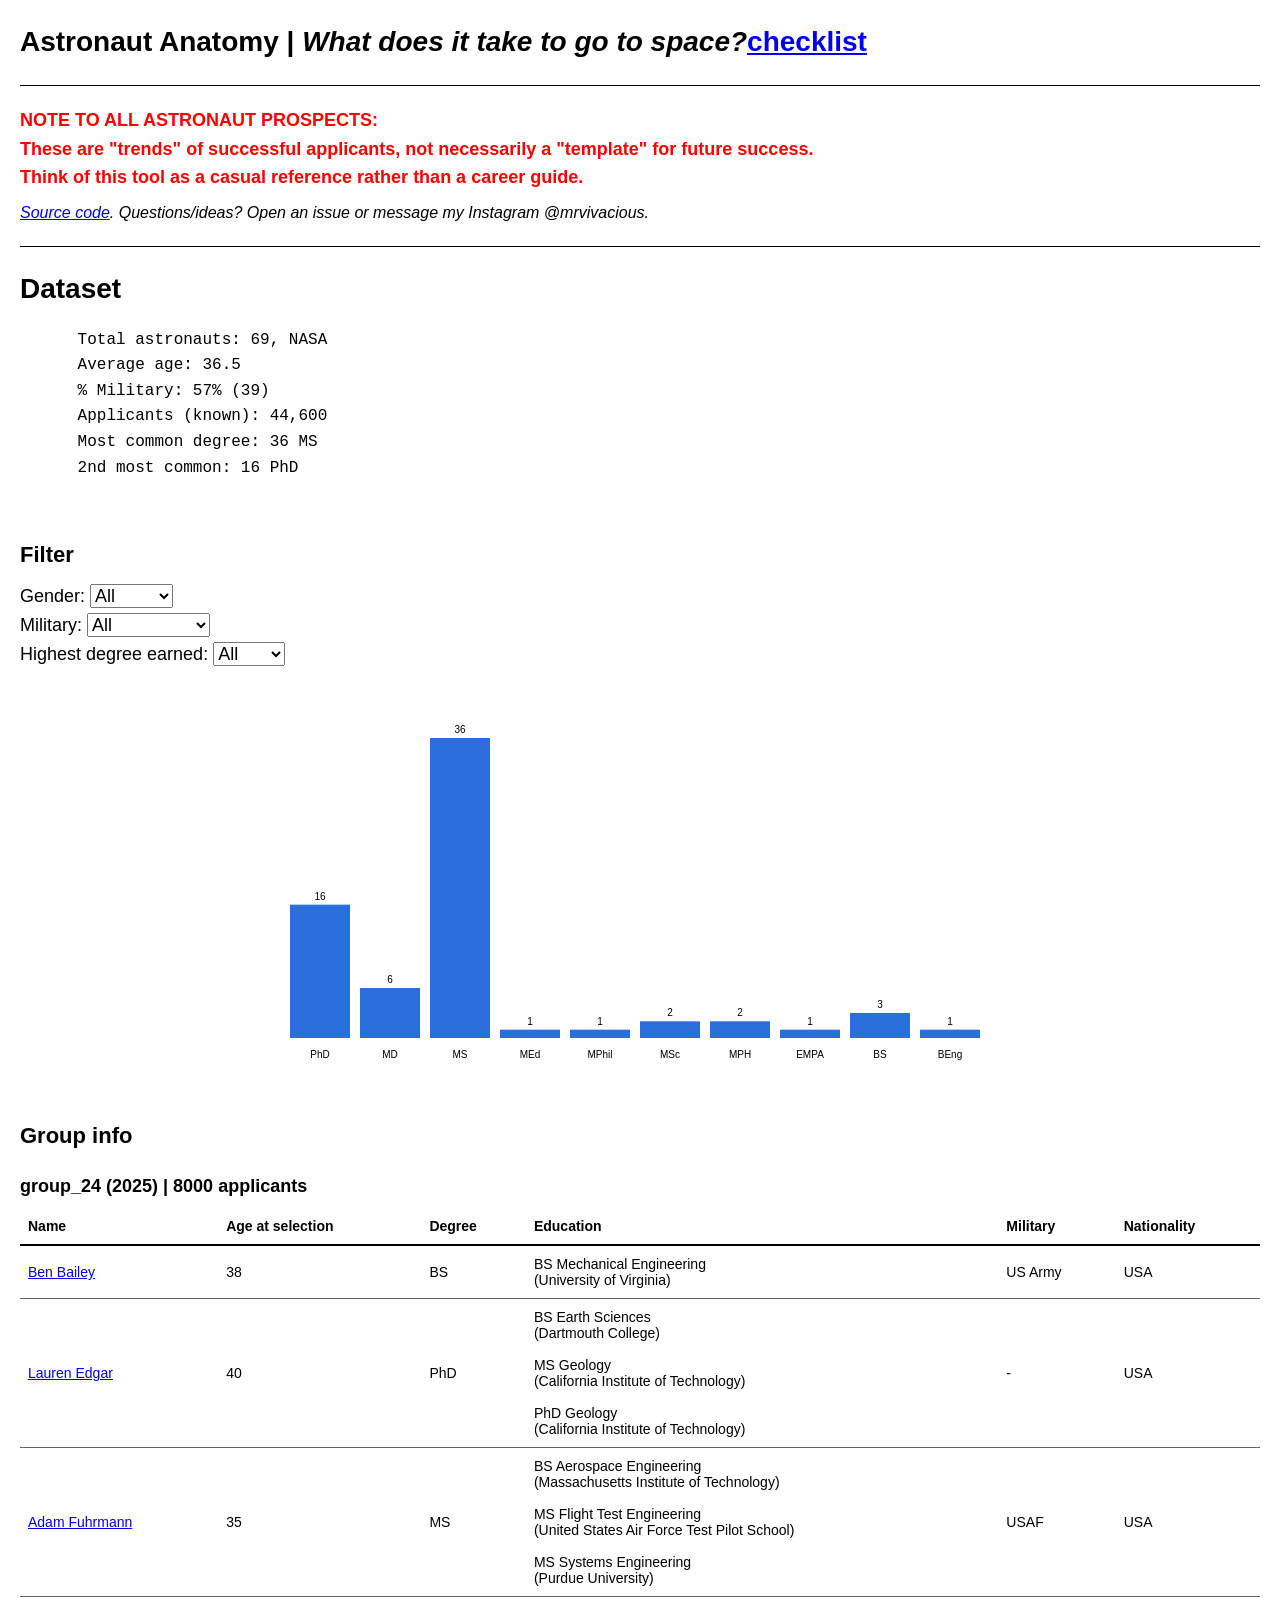
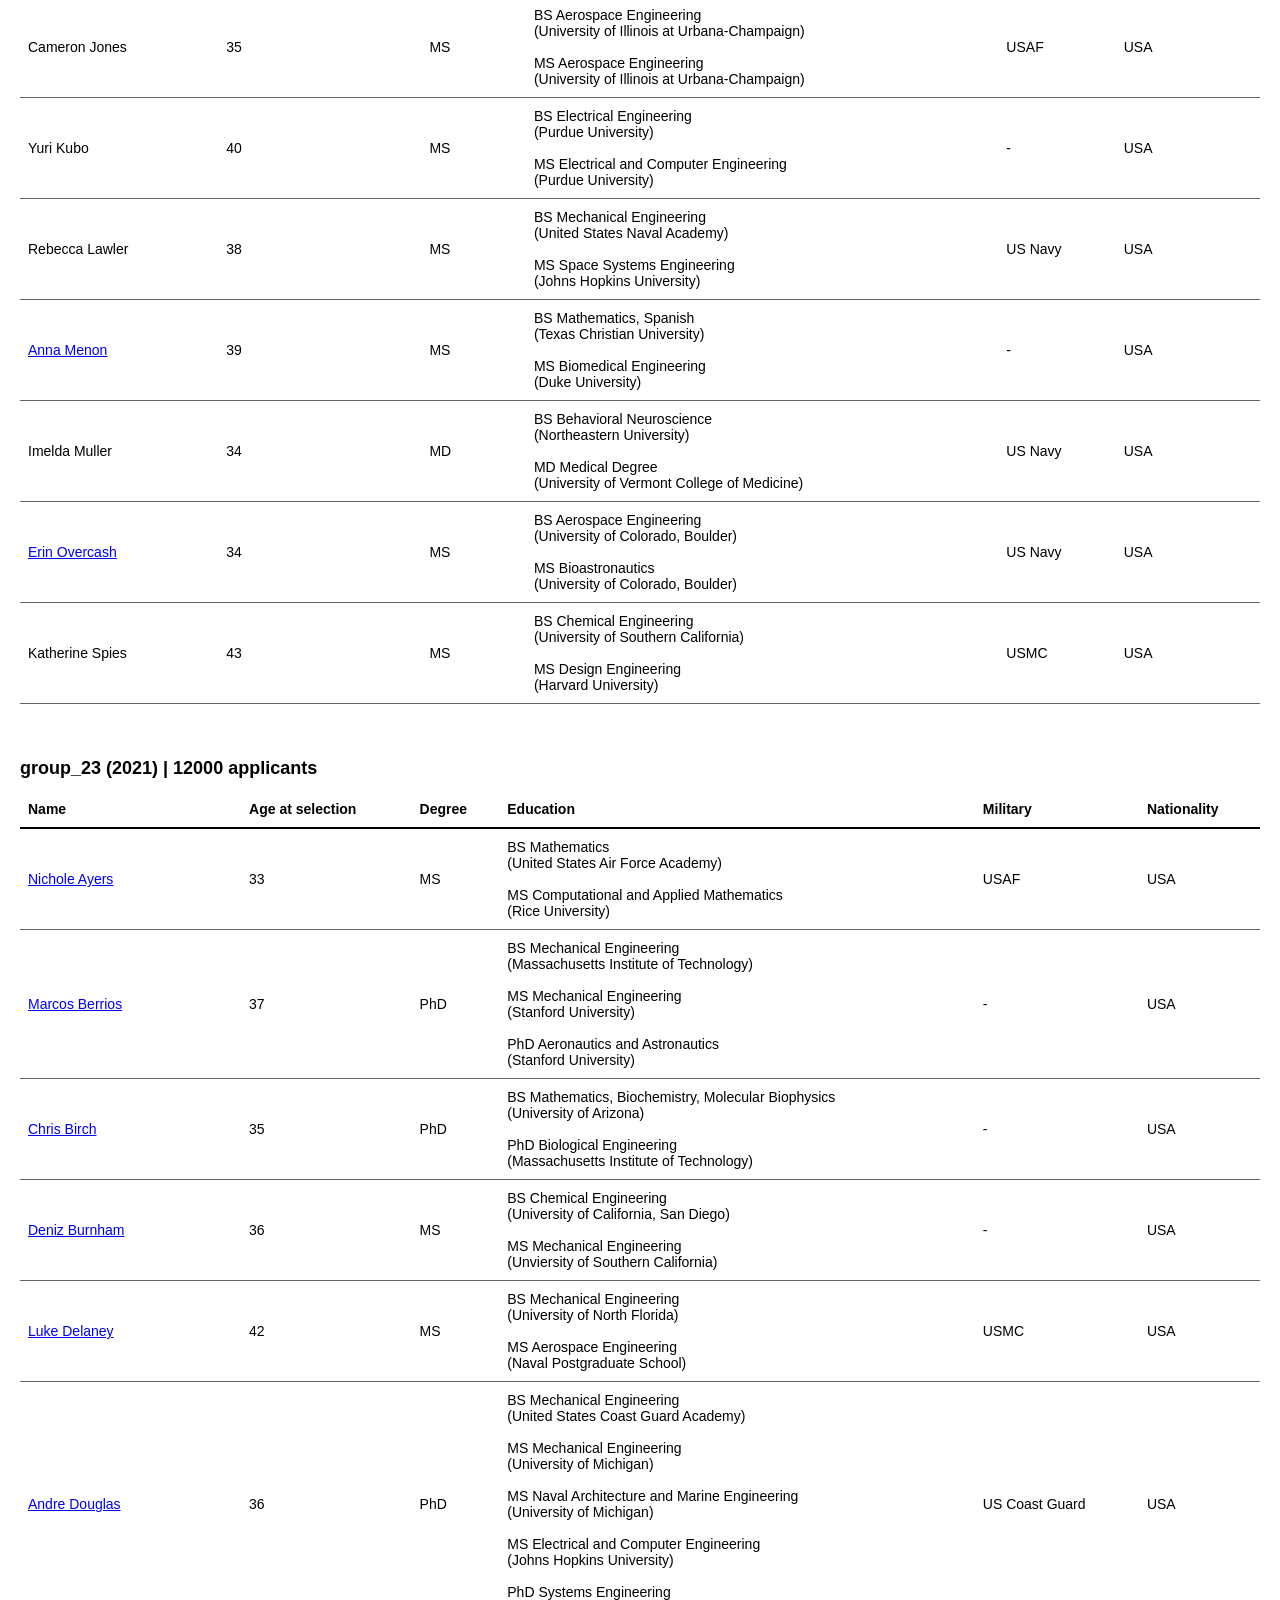
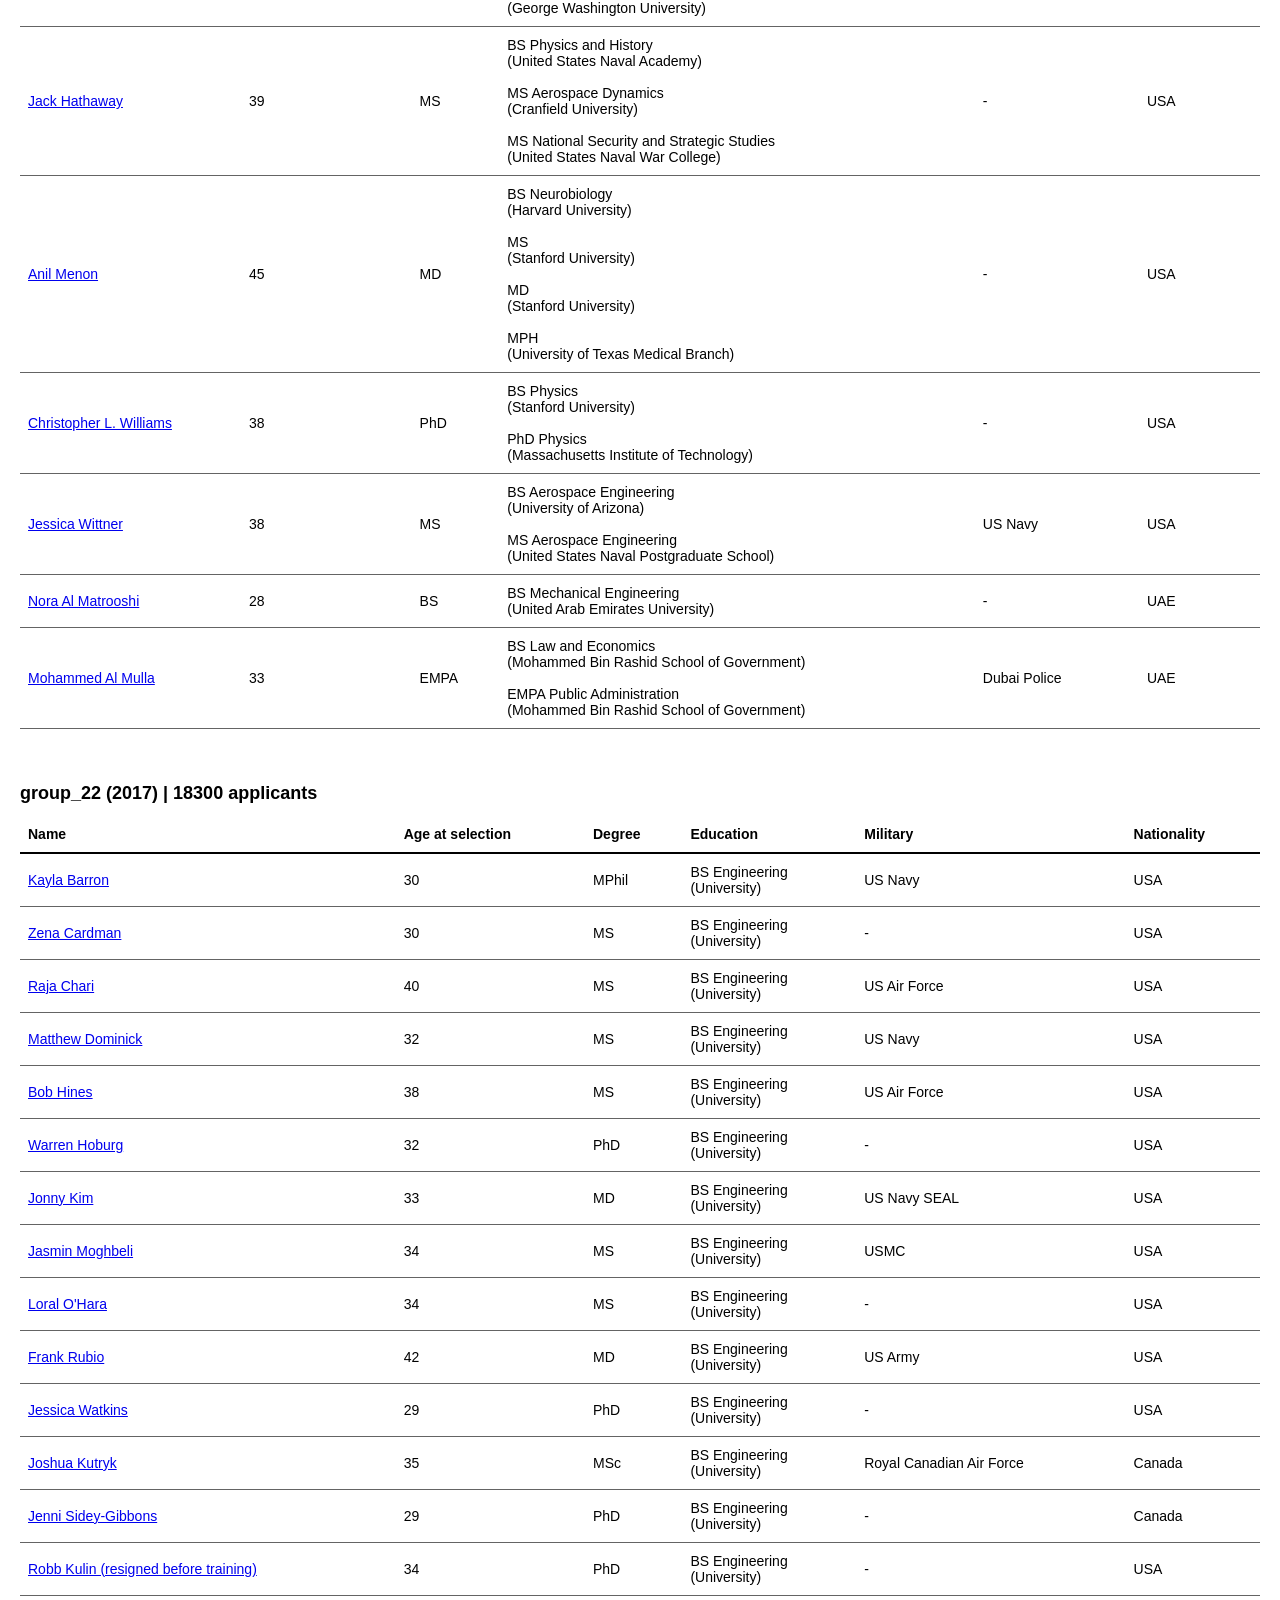
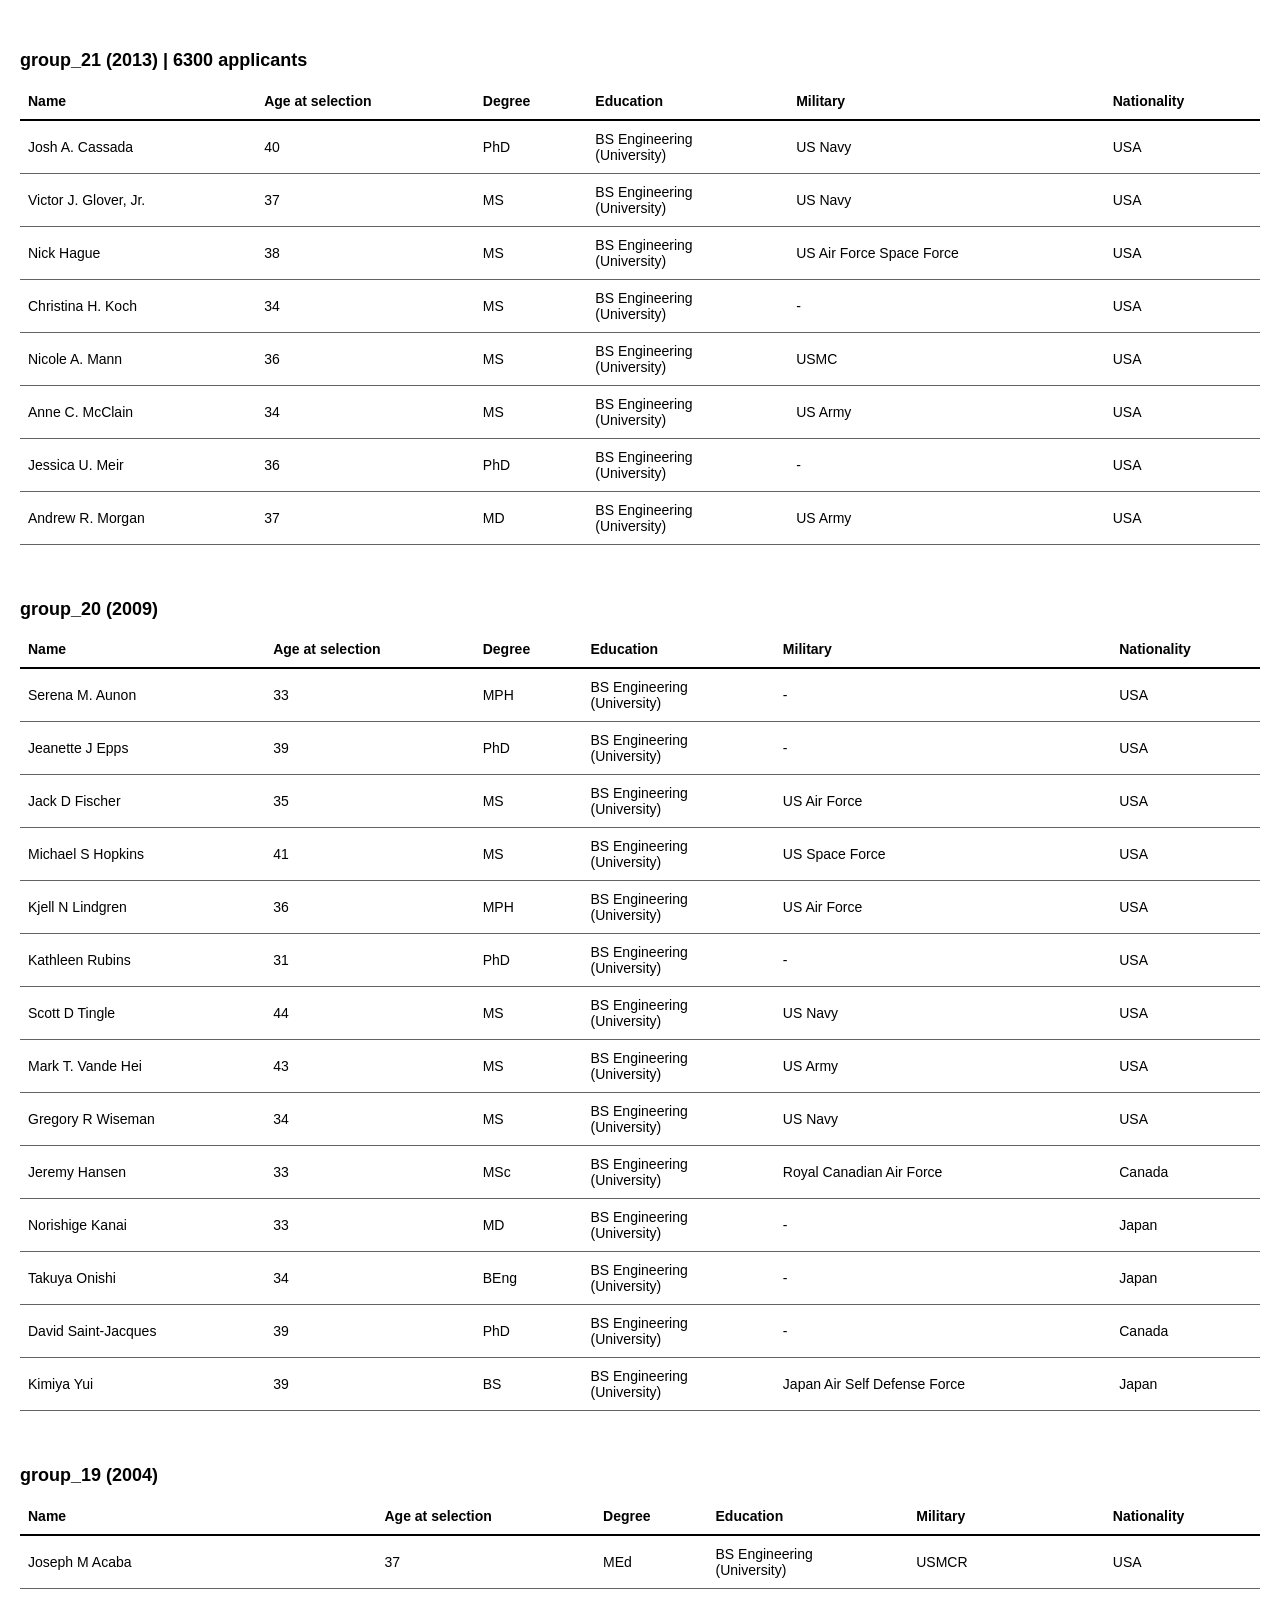
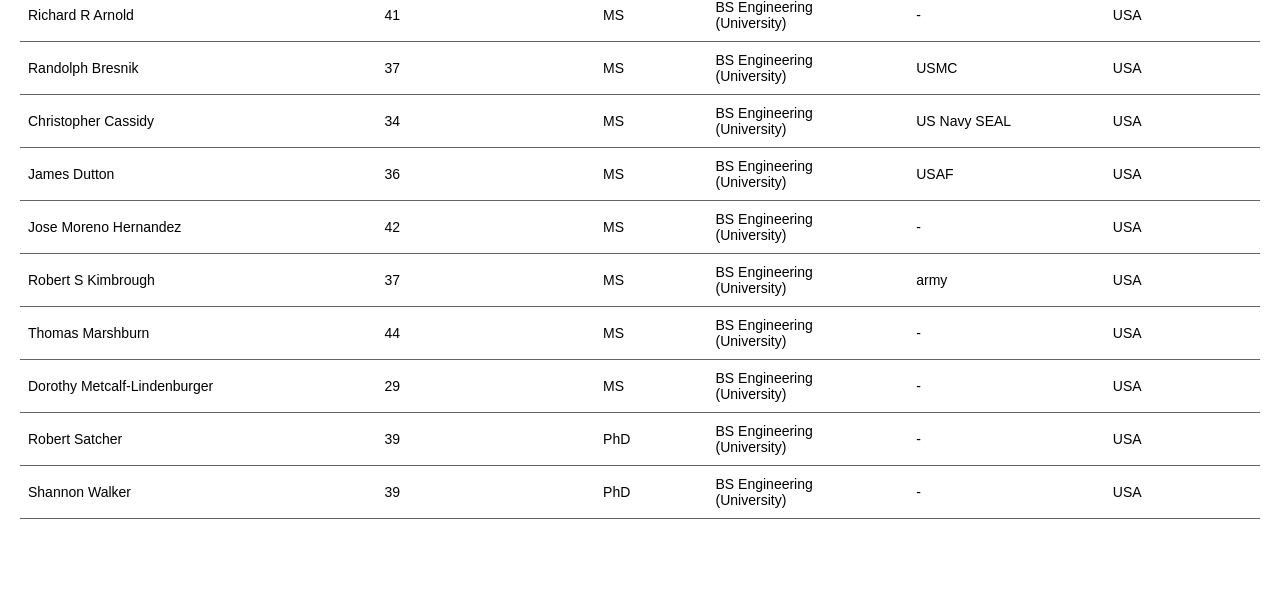
==== commit b2e9969a: "started checklist" ====
--- a/index.html
+++ b/index.html
@@ -7,7 +7,7 @@
 </head>
 
 <body>
-  <h1>Astronaut Anatomy | <em>What does it take to go to space?</em></h1>
+  <h1>Astronaut Anatomy | <em>What does it take to go to space?</em><a href="checklist.html">checklist</a></h1>
   <hr>
   <h3 style="color:red;">NOTE TO ALL ASTRONAUT PROSPECTS:
     <br>These are "trends" of successful applicants, not necessarily a "template" for future success.
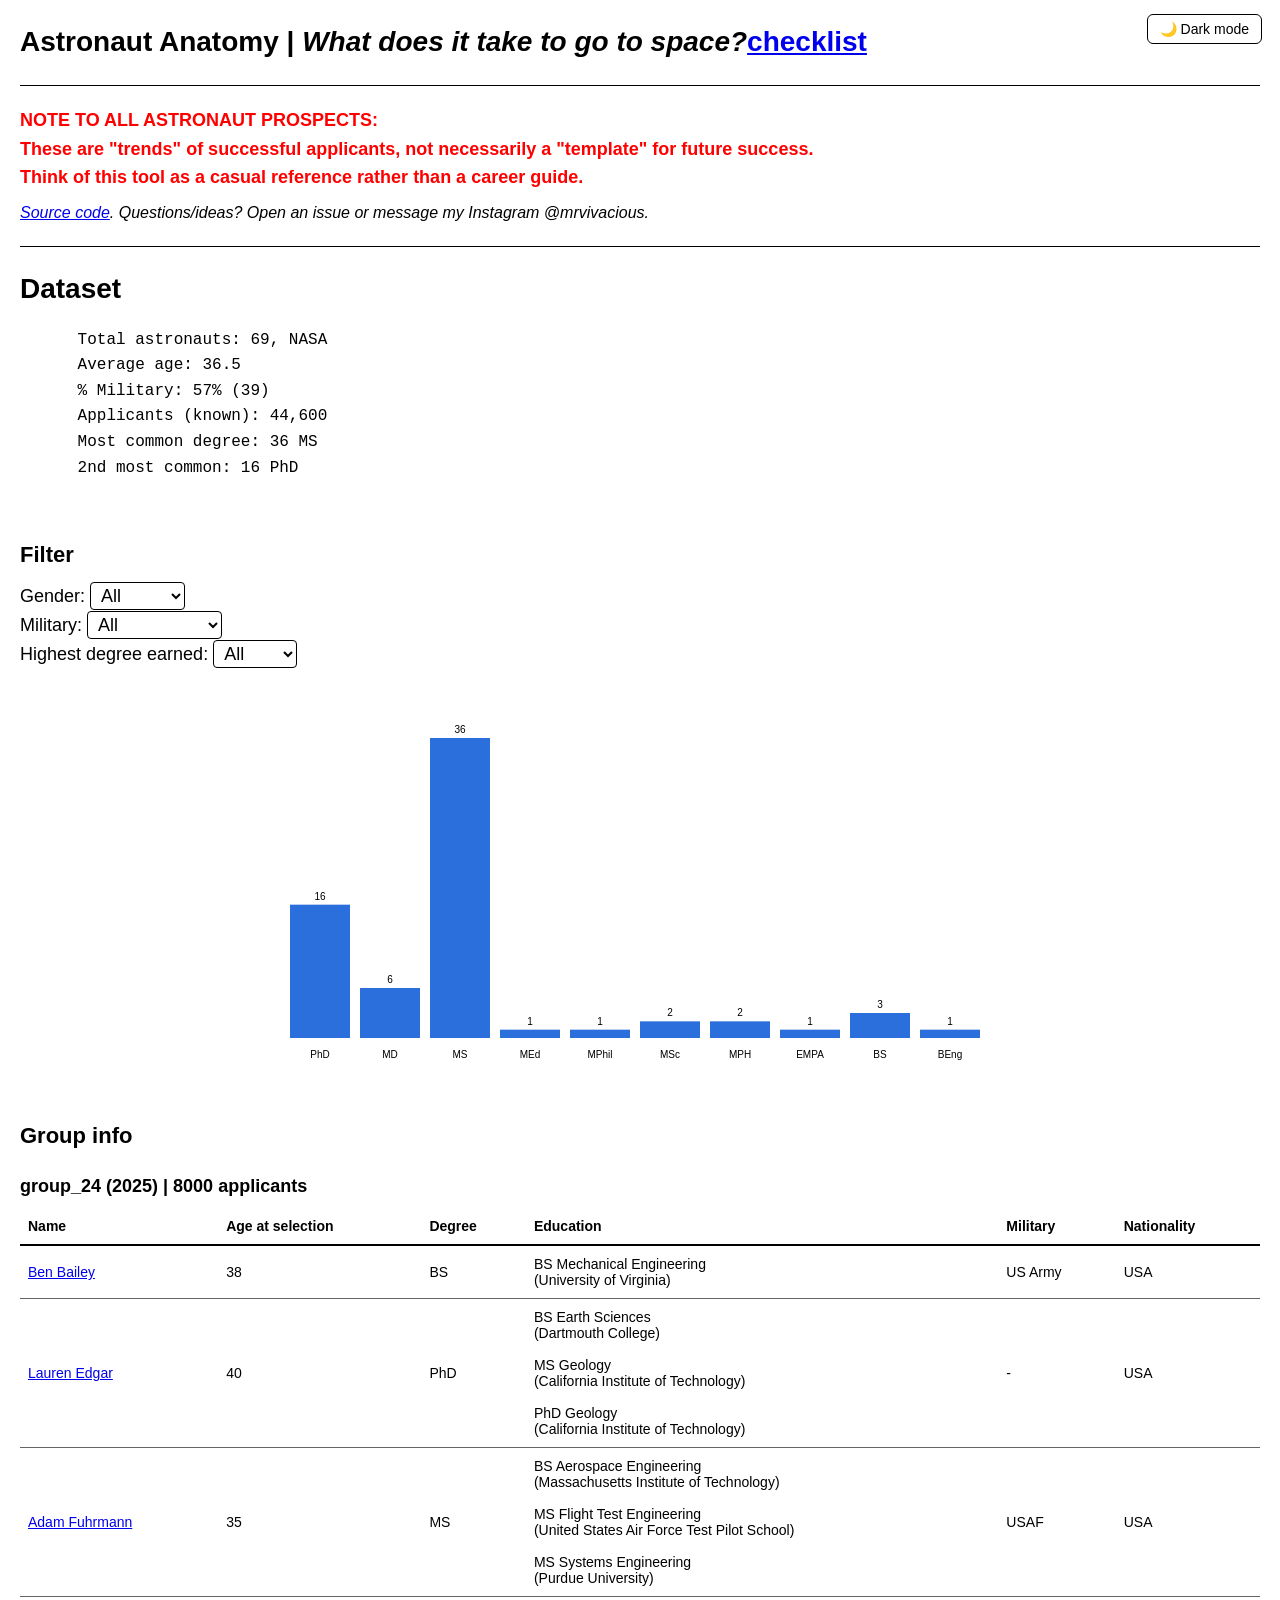
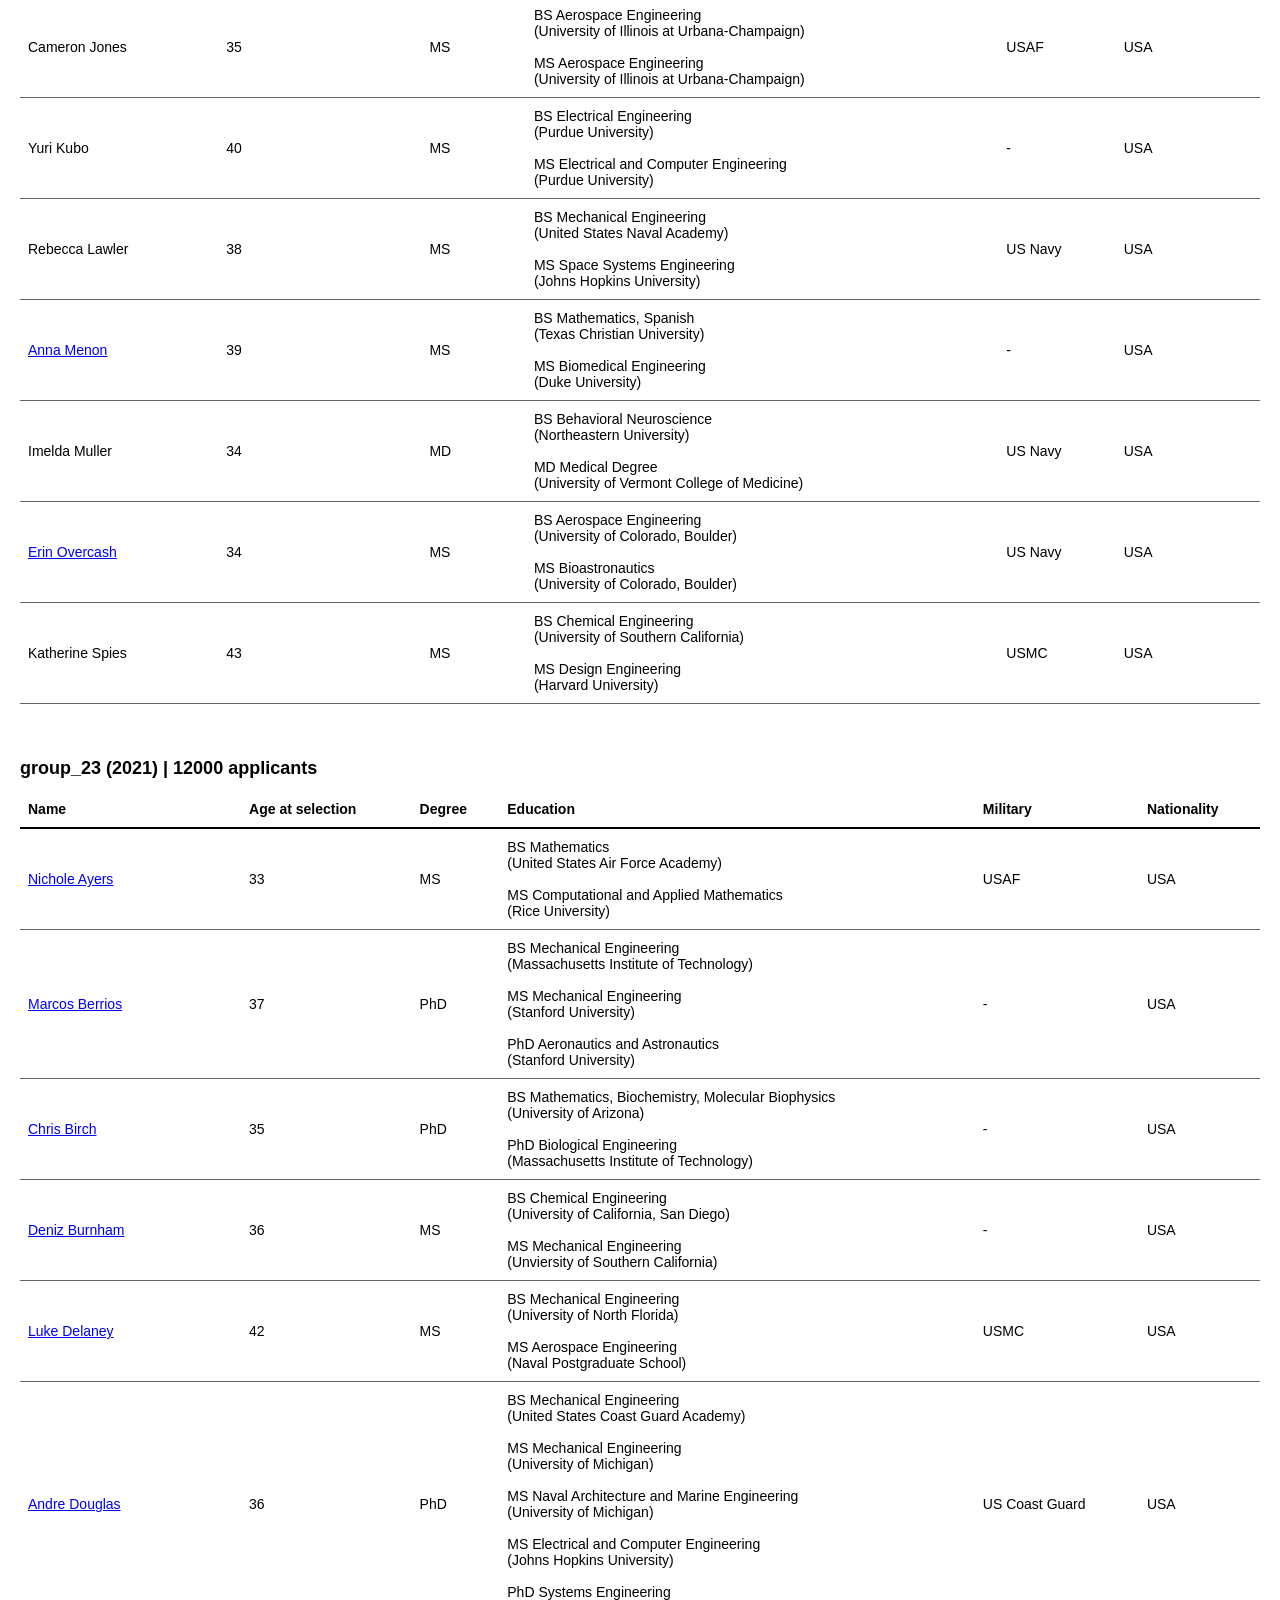
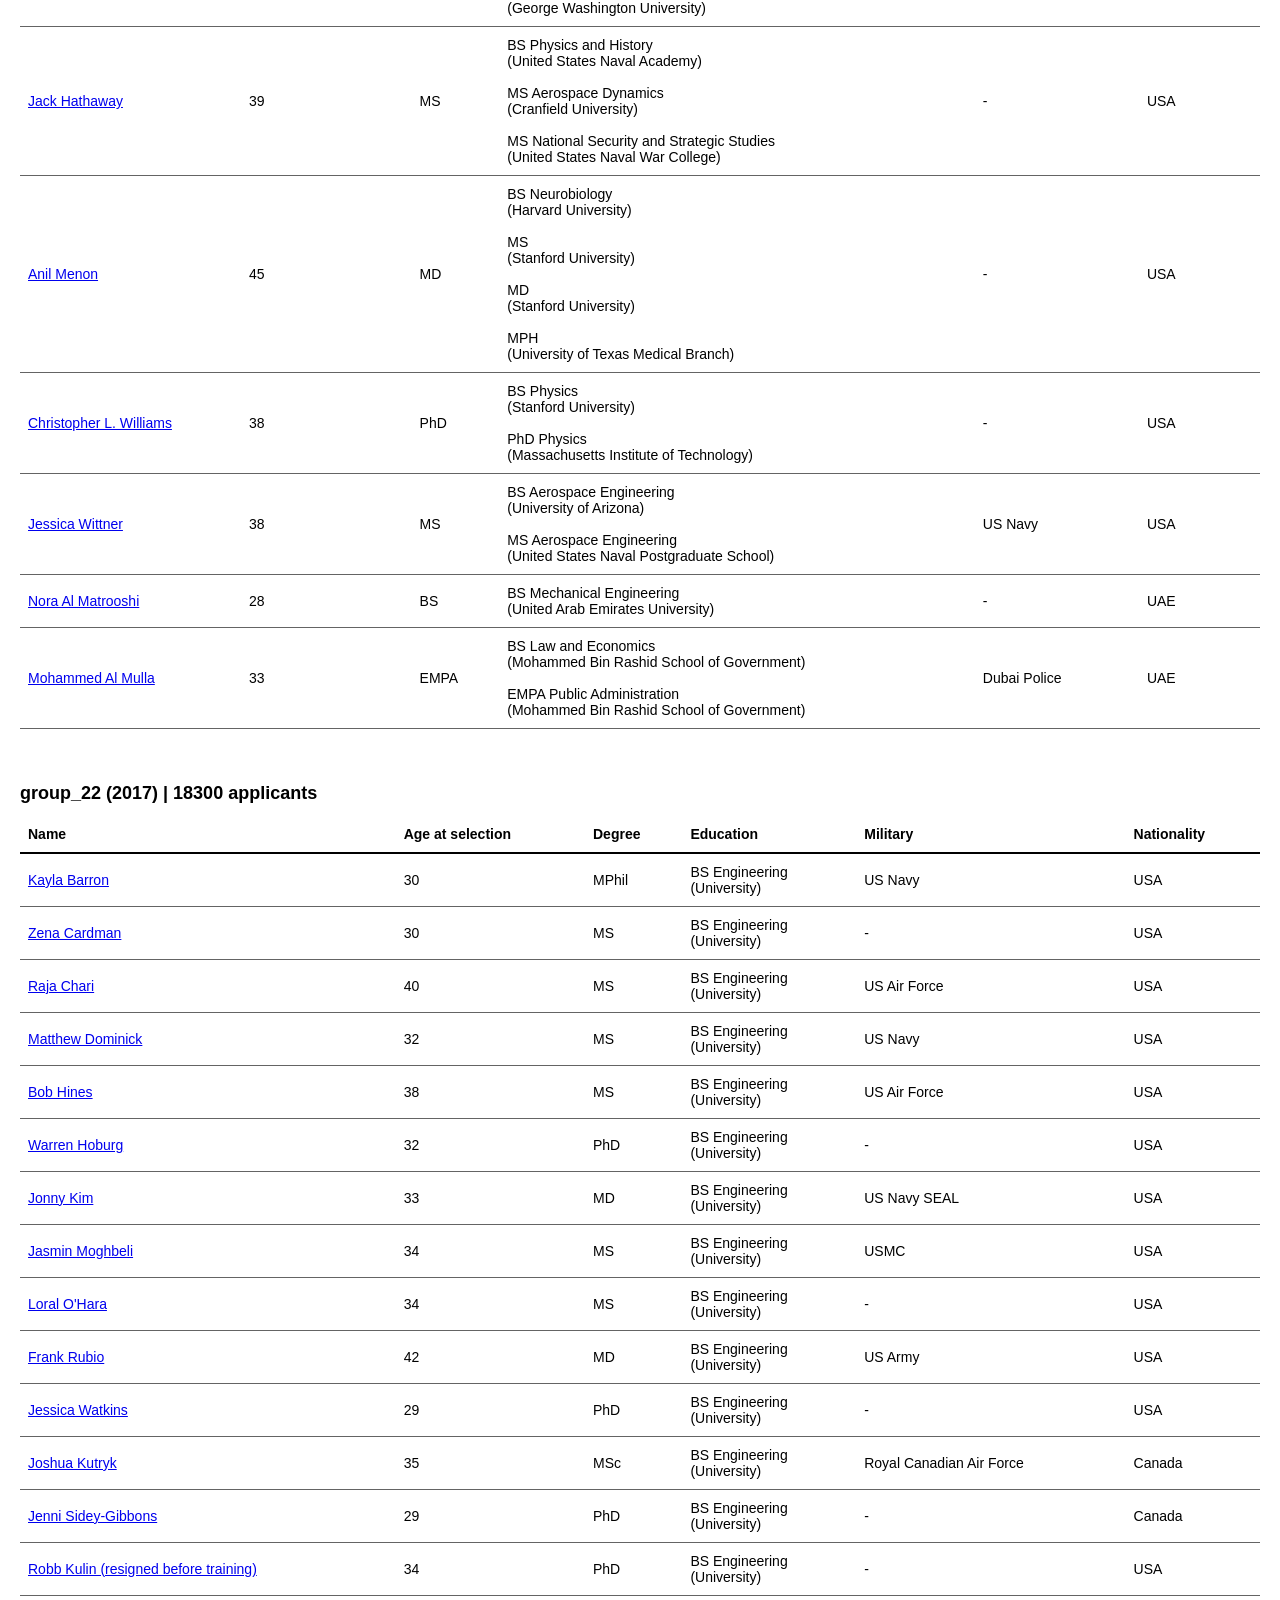
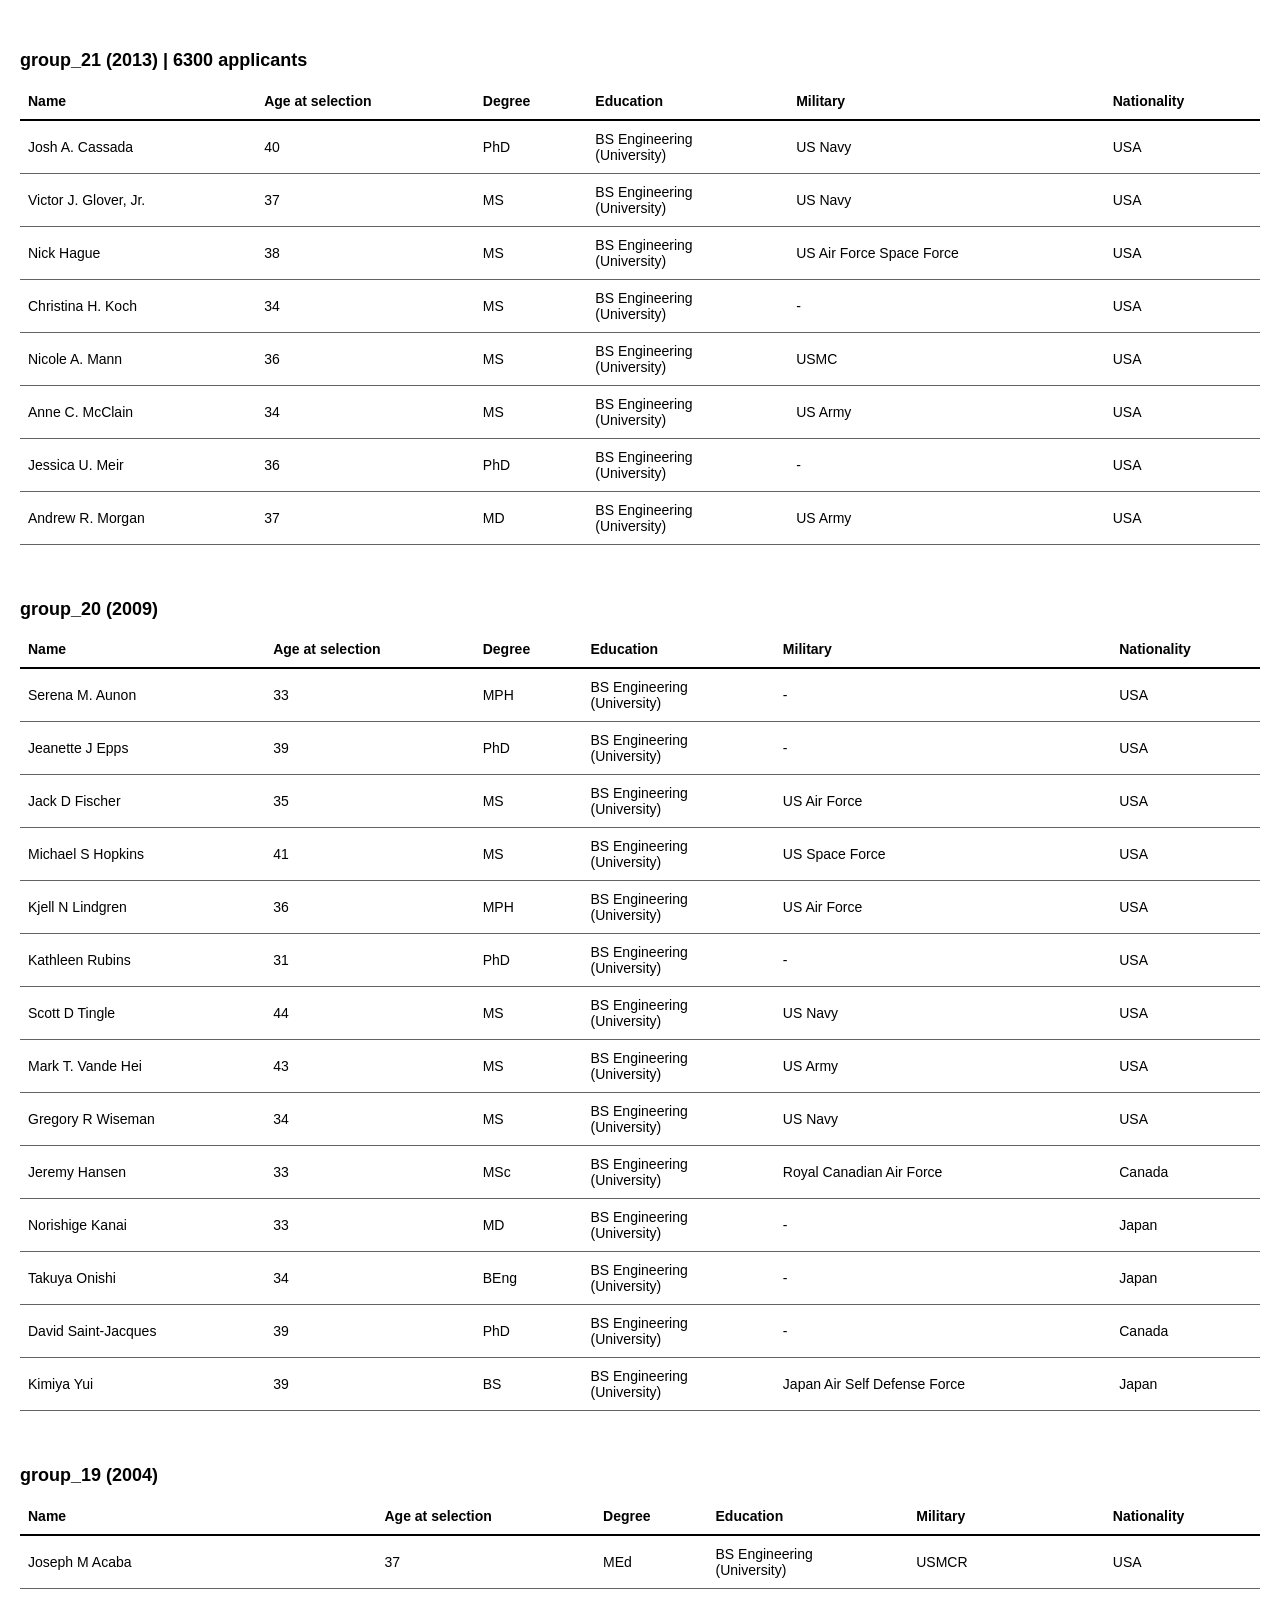
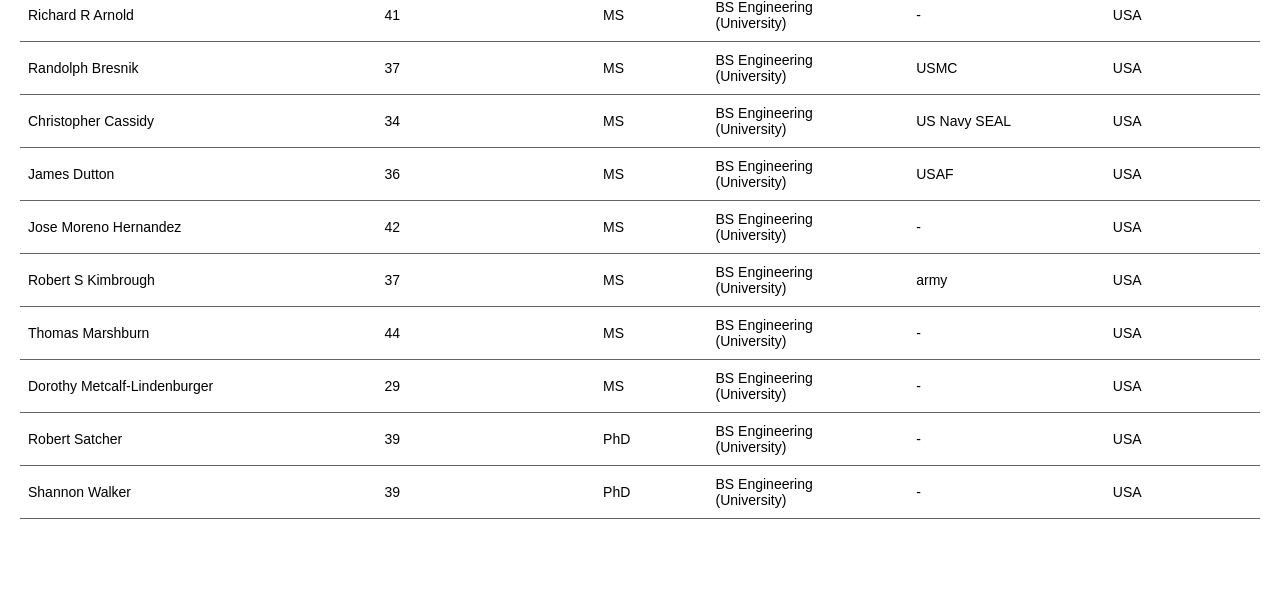
==== commit 433e9180: "Add files via upload" ====
--- a/index.html
+++ b/index.html
@@ -7,6 +7,7 @@
 </head>
 
 <body>
+  <button id="dark-mode-toggle">🌙 Dark mode</button>
   <h1>Astronaut Anatomy | <em>What does it take to go to space?</em><a href="checklist.html">checklist</a></h1>
   <hr>
   <h3 style="color:red;">NOTE TO ALL ASTRONAUT PROSPECTS:
@@ -78,5 +79,6 @@
 
   <script type="module" src="groups_display.js"></script>
   <script type="module" src="degreeChart.js"></script>
+  <script src="darkMode.js"></script>
 </body>
 </html>
--- a/stylesheet.css
+++ b/stylesheet.css
@@ -1,49 +1,73 @@
-* {
-  box-sizing: border-box;
+:root {
+  --bg: rgb(255, 255, 255);
+  --fg: rgb(0, 0, 0);
+  --fg-muted: rgb(100, 100, 100);
+  --border: #000;
+  --border-row: rgb(100, 100, 100);
+  --select-bg: #fff;
+  --bar-color: #2a6fdb;
+  --bar-label: #000;
 }
 
-#filters, select {
-  font-size: large;
+body.dark-mode {
+  --bg: #0f1117;
+  --fg: #e8eaf0;
+  --fg-muted: #8b95a8;
+  --border: #444;
+  --border-row: #333;
+  --select-bg: #1e2130;
+  --bar-color: #4d9fff;
+  --bar-label: #e8eaf0;
+}
+
+#dark-mode-toggle {
+  position: fixed;
+  top: 14px;
+  right: 18px;
+  z-index: 999;
+  background: var(--select-bg);
+  color: var(--fg);
+  border: 1px solid var(--border);
+  border-radius: 6px;
+  padding: 6px 12px;
+  cursor: pointer;
+  font-size: 14px;
+  transition: background 0.2s, color 0.2s;
+}
+#dark-mode-toggle:hover { opacity: 0.8; }
+
+* { box-sizing: border-box; }
+
+#filters, select { font-size: large; }
+
+select {
+  background-color: var(--select-bg);
+  color: var(--fg);
+  border: 1px solid var(--border);
+  border-radius: 4px;
+  padding: 2px 6px;
 }
 
 body {
   font-family: 'Arial', sans-serif;
   margin: 0;
   padding: 20px;
-  background-color: rgb(255, 255, 255);
-  color: rgb(0, 0, 0);
+  background-color: var(--bg);
+  color: var(--fg);
   font-size: 16px;
   line-height: 1.6;
+  transition: background-color 0.25s, color 0.25s;
 }
 
-h1 {
-  font-size: 28px;
-  margin-bottom: 10px;
-}
-
-h2 {
-  font-size: 22px;
-  margin-top: 30px;
-  margin-bottom: 10px;
-}
-
-h3 {
-  font-size: 18px;
-  margin-bottom: 8px;
-}
-
-p {
-  font-size: 16px;
-  margin: 8px 0;
-}
-
-em {
-  font-style: italic;
-}
+h1 { font-size: 28px; margin-bottom: 10px; }
+h2 { font-size: 22px; margin-top: 30px; margin-bottom: 10px; }
+h3 { font-size: 18px; margin-bottom: 8px; }
+p { font-size: 16px; margin: 8px 0; }
+em { font-style: italic; }
 
 hr {
   border: none;
-  border-top: 1px solid #000;
+  border-top: 1px solid var(--border);
   margin: 20px 0;
 }
 
@@ -56,11 +80,11 @@
 table th, table td {
   padding: 10px 8px;
   text-align: left;
-  border-bottom: 1px solid rgb(100, 100, 100);
+  border-bottom: 1px solid var(--border-row);
 }
 
 table th {
-  border-bottom: 2px solid #000;
+  border-bottom: 2px solid var(--border);
   font-weight: bold;
 }
 
@@ -69,89 +93,29 @@
   margin-bottom: 20px;
 }
 
-.group-section {
-  margin-bottom: 50px;
-}
+.group-section { margin-bottom: 50px; }
 
 @media (max-width: 768px) {
-  body {
-    padding: 15px;
-    font-size: 15px;
-  }
-
-  h1 {
-    font-size: 24px;
-  }
-
-  h2 {
-    font-size: 20px;
-    margin-top: 25px;
-  }
-
-  h3 {
-    font-size: 16px;
-  }
-
-  p {
-    font-size: 15px;
-    margin: 6px 0;
-  }
-
-  table {
-    font-size: 13px;
-  }
-
-  table th, table td {
-    padding: 8px 6px;
-  }
-
-  .table-wrapper {
-    overflow-x: auto;
-    -webkit-overflow-scrolling: touch;
-  }
-
-  .group-section {
-    margin-bottom: 40px;
-  }
+  body { padding: 15px; font-size: 15px; }
+  h1 { font-size: 24px; }
+  h2 { font-size: 20px; margin-top: 25px; }
+  h3 { font-size: 16px; }
+  p { font-size: 15px; margin: 6px 0; }
+  table { font-size: 13px; }
+  table th, table td { padding: 8px 6px; }
+  .table-wrapper { overflow-x: auto; -webkit-overflow-scrolling: touch; }
+  .group-section { margin-bottom: 40px; }
 }
 
 @media (max-width: 480px) {
-  body {
-    padding: 12px;
-    font-size: 14px;
-  }
-
-  h1 {
-    font-size: 20px;
-    margin-bottom: 8px;
-  }
-
-  h2 {
-    font-size: 18px;
-    margin-top: 20px;
-  }
-
-  h3 {
-    font-size: 15px;
-    margin-bottom: 6px;
-  }
-
-  p {
-    font-size: 14px;
-    margin: 5px 0;
-  }
-
-  table {
-    font-size: 12px;
-  }
-
-  table th, table td {
-    padding: 6px 4px;
-  }
-
-  .group-section {
-    margin-bottom: 30px;
-  }
+  body { padding: 12px; font-size: 14px; }
+  h1 { font-size: 20px; margin-bottom: 8px; }
+  h2 { font-size: 18px; margin-top: 20px; }
+  h3 { font-size: 15px; margin-bottom: 6px; }
+  p { font-size: 14px; margin: 5px 0; }
+  table { font-size: 12px; }
+  table th, table td { padding: 6px 4px; }
+  .group-section { margin-bottom: 30px; }
 }
 
 #degreeChart {
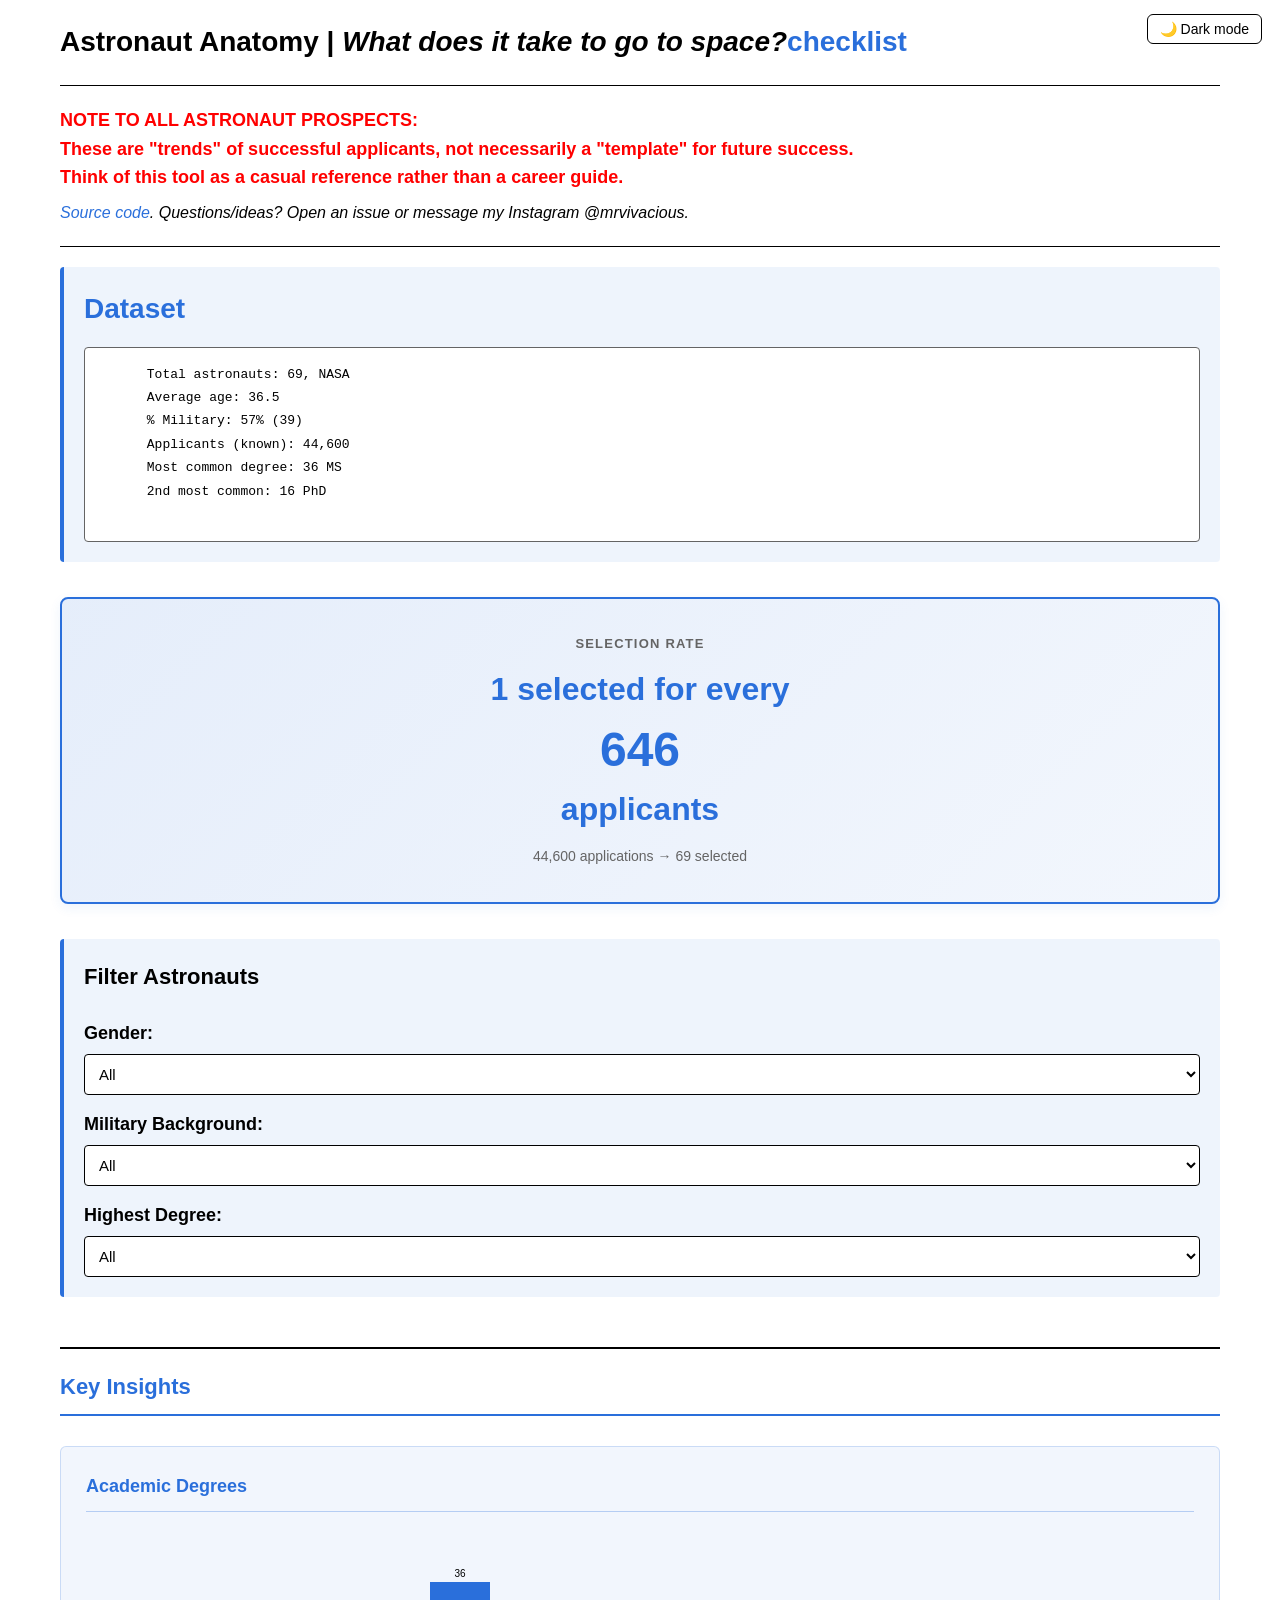
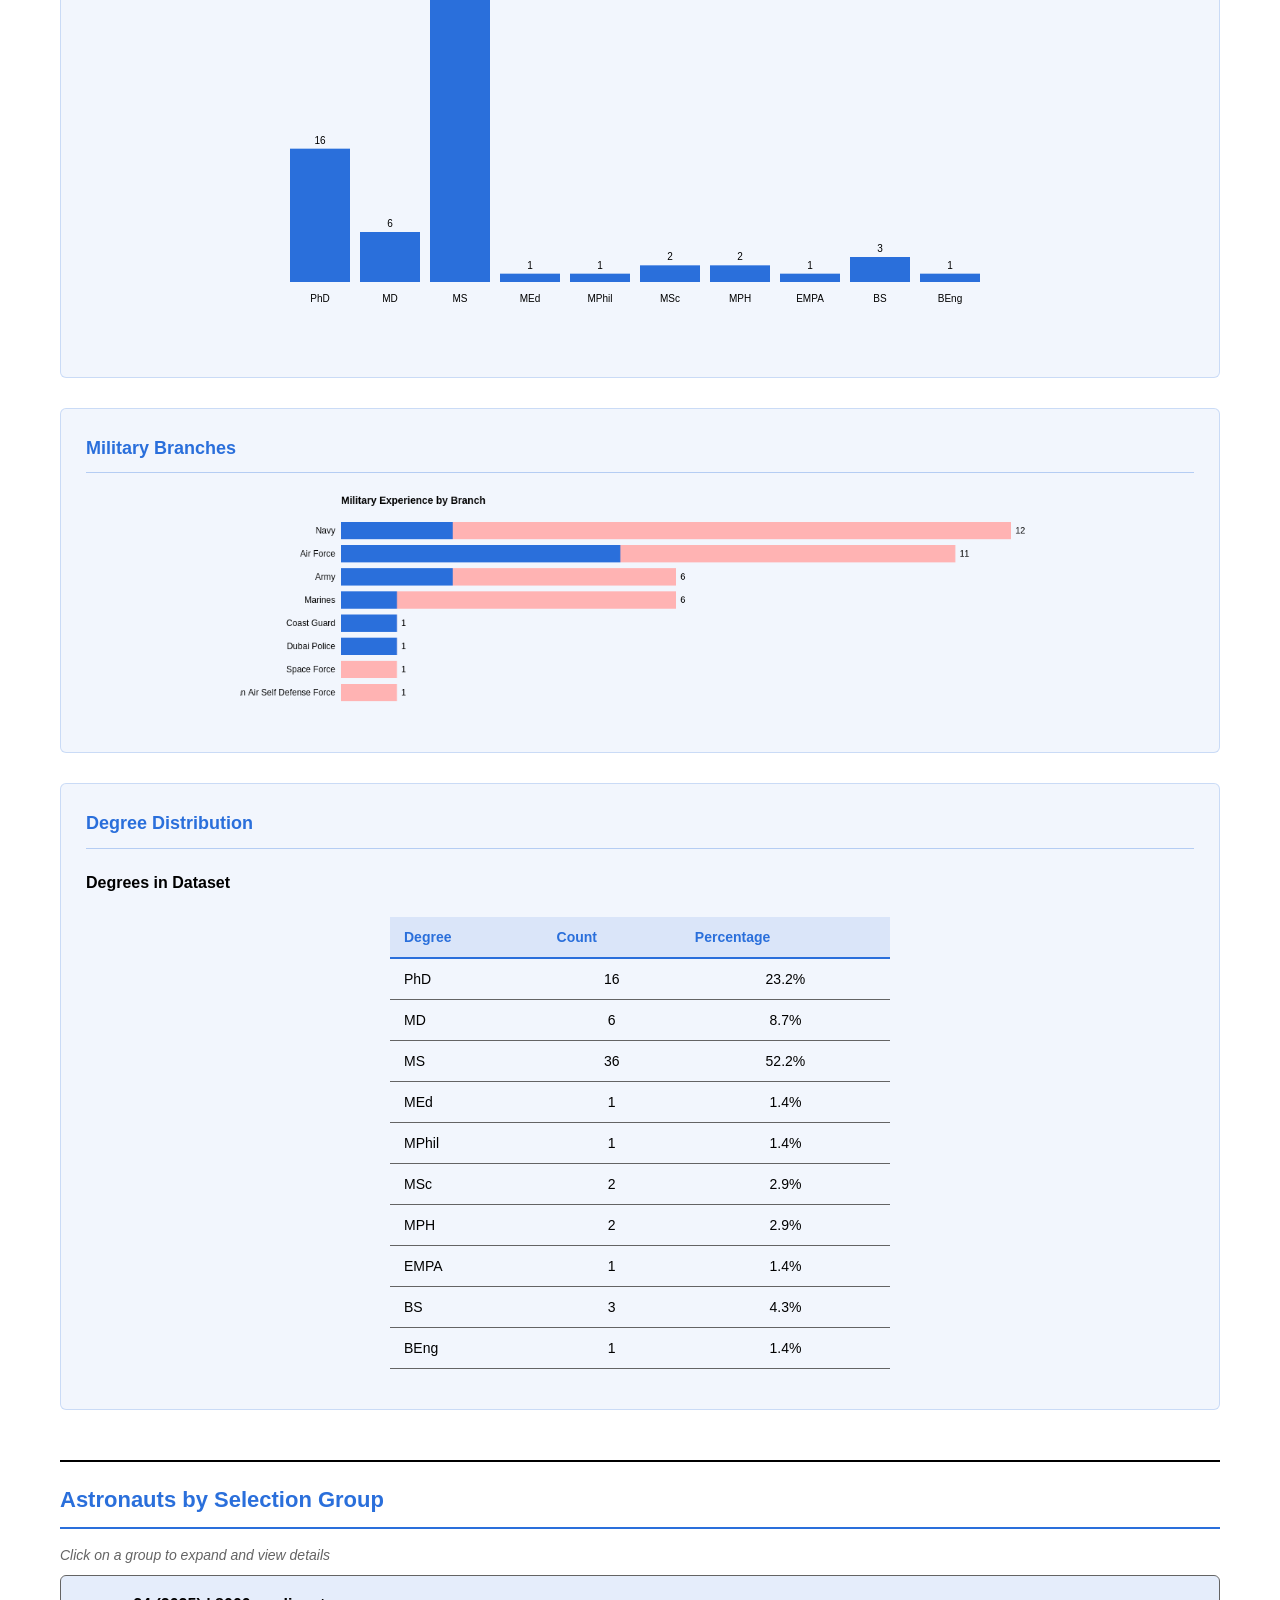
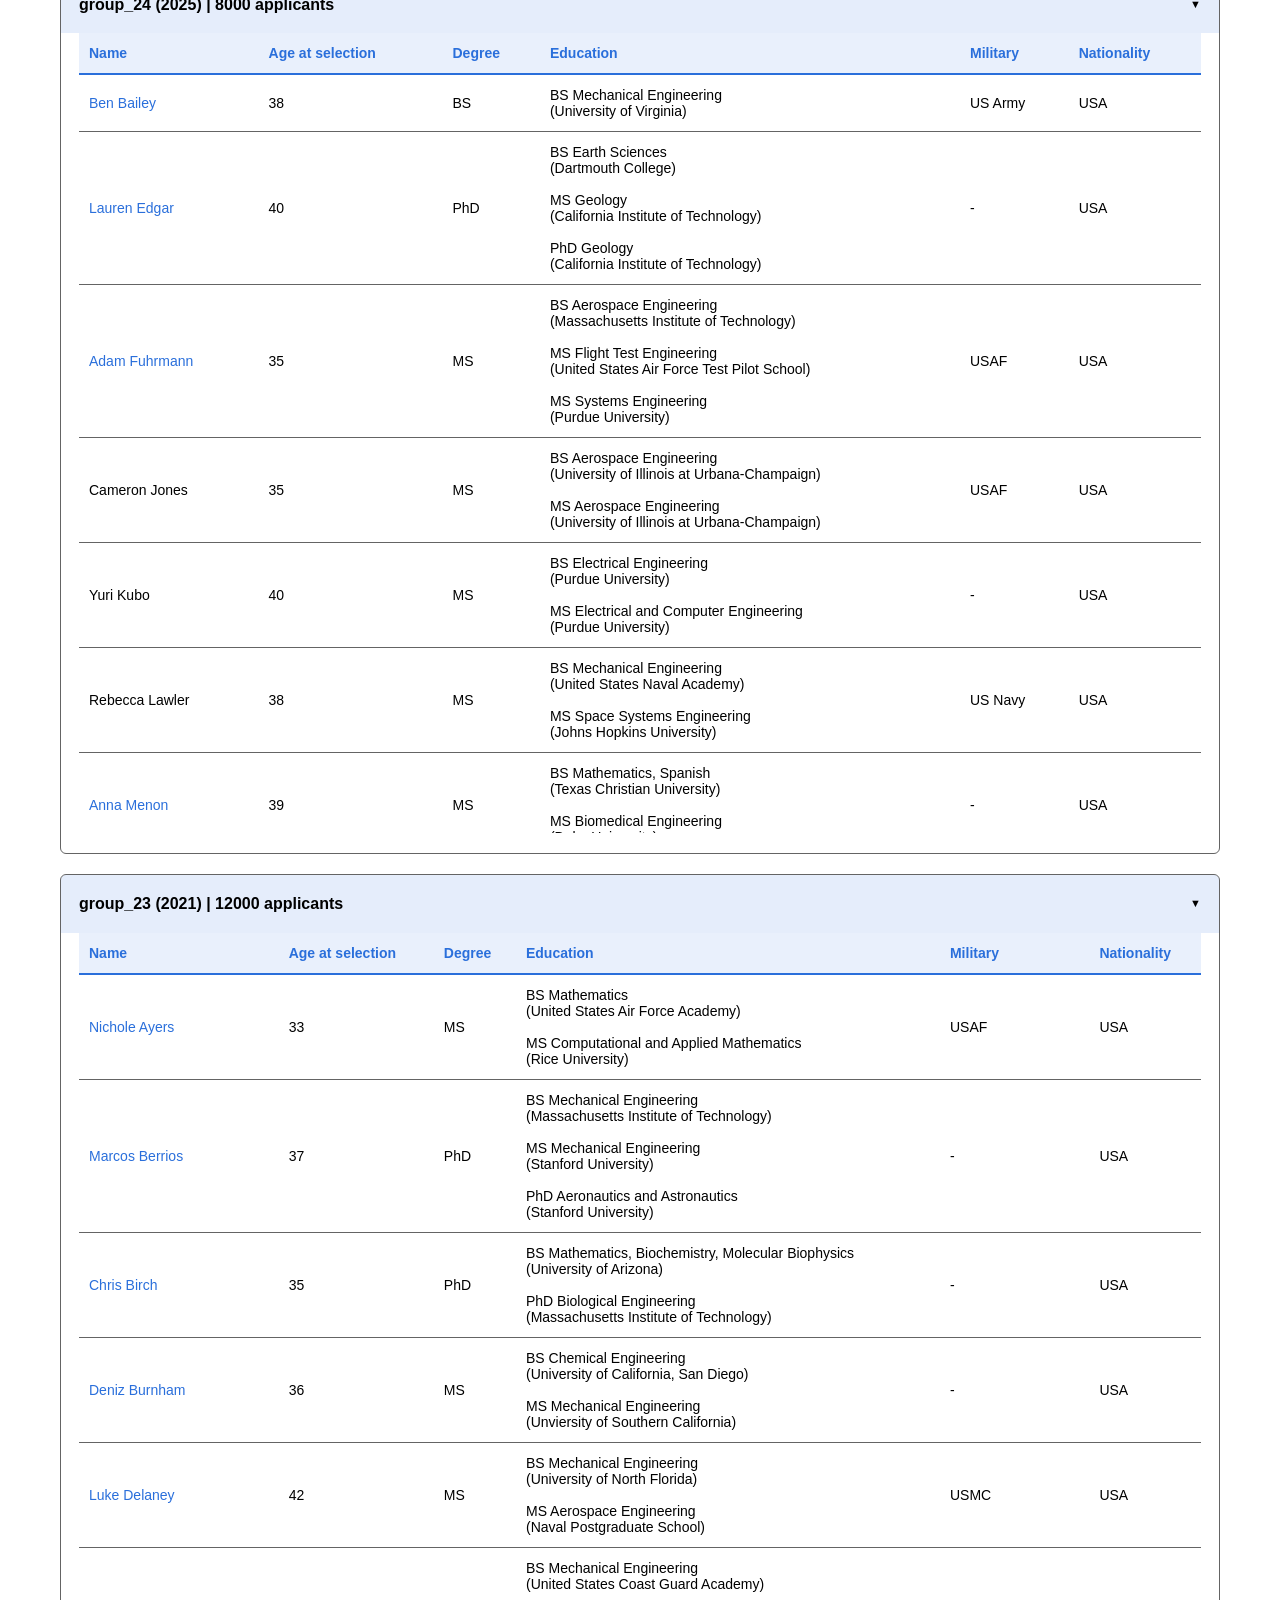
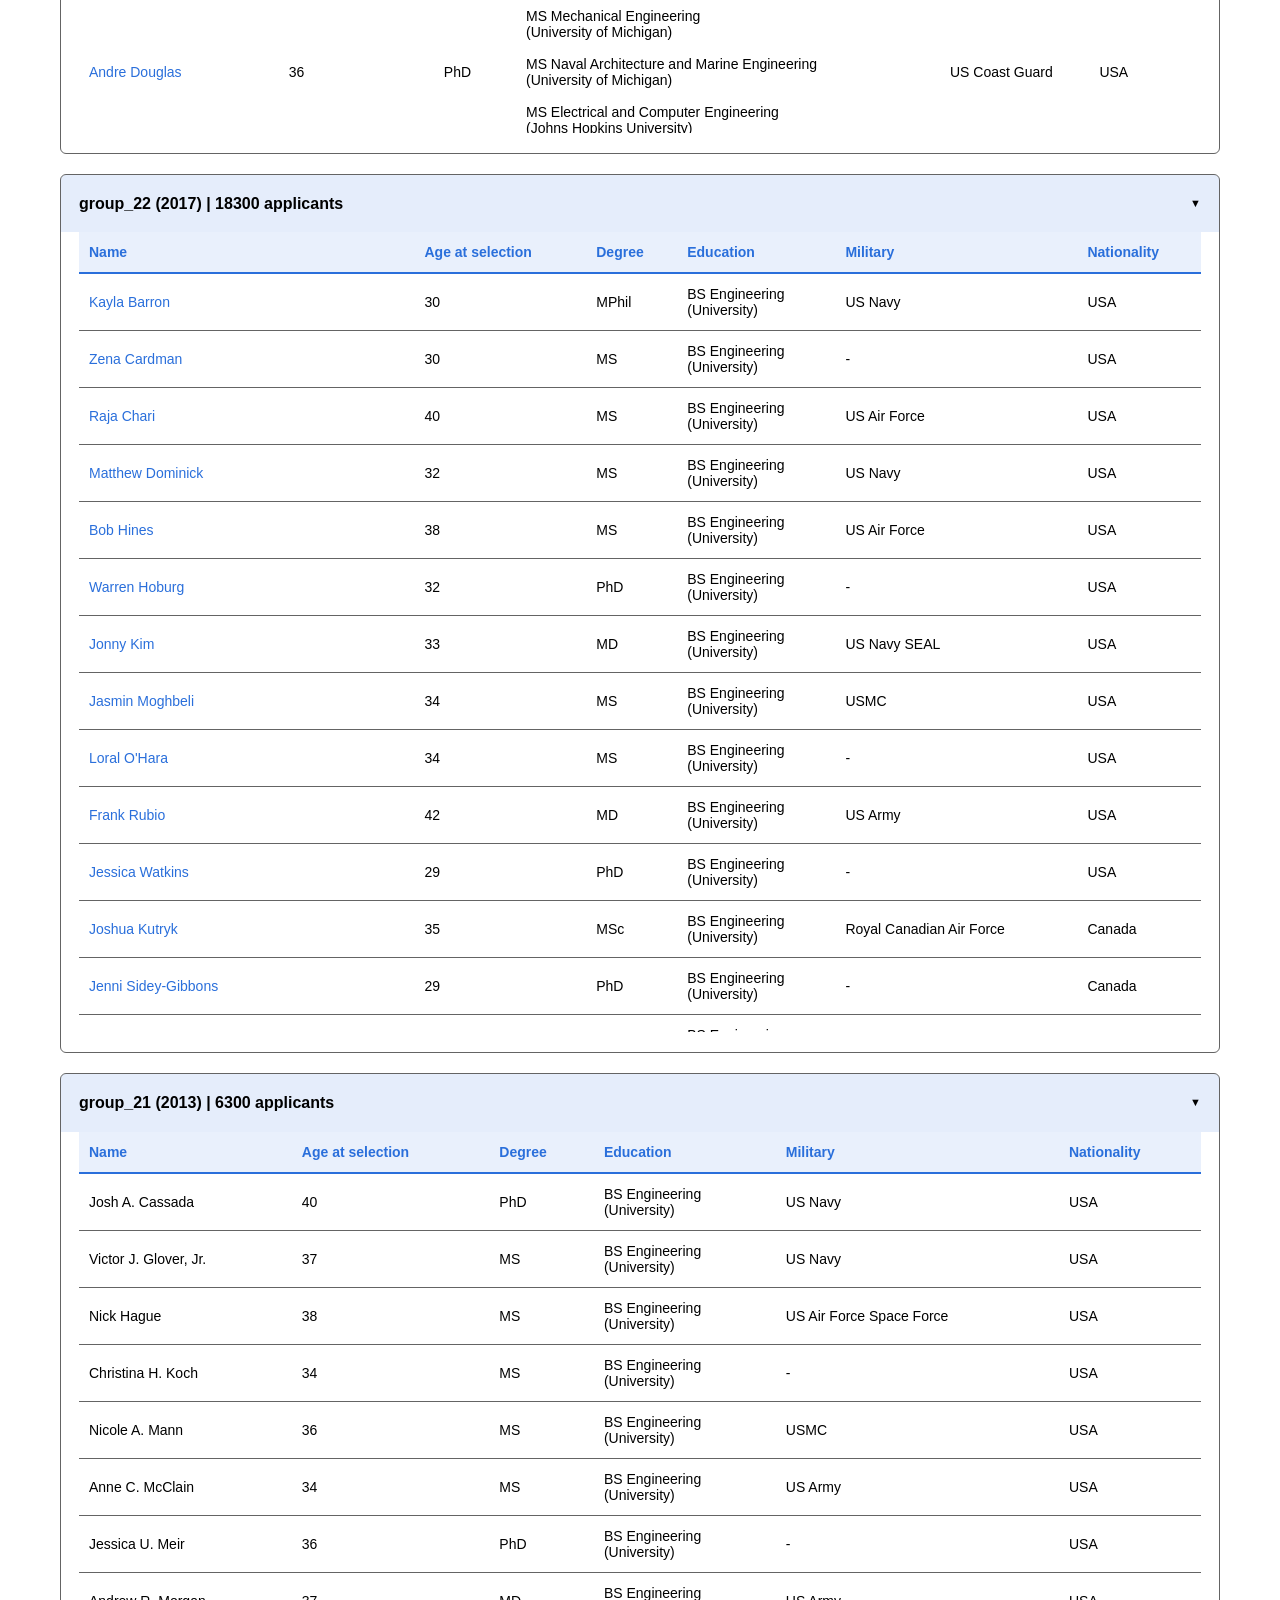
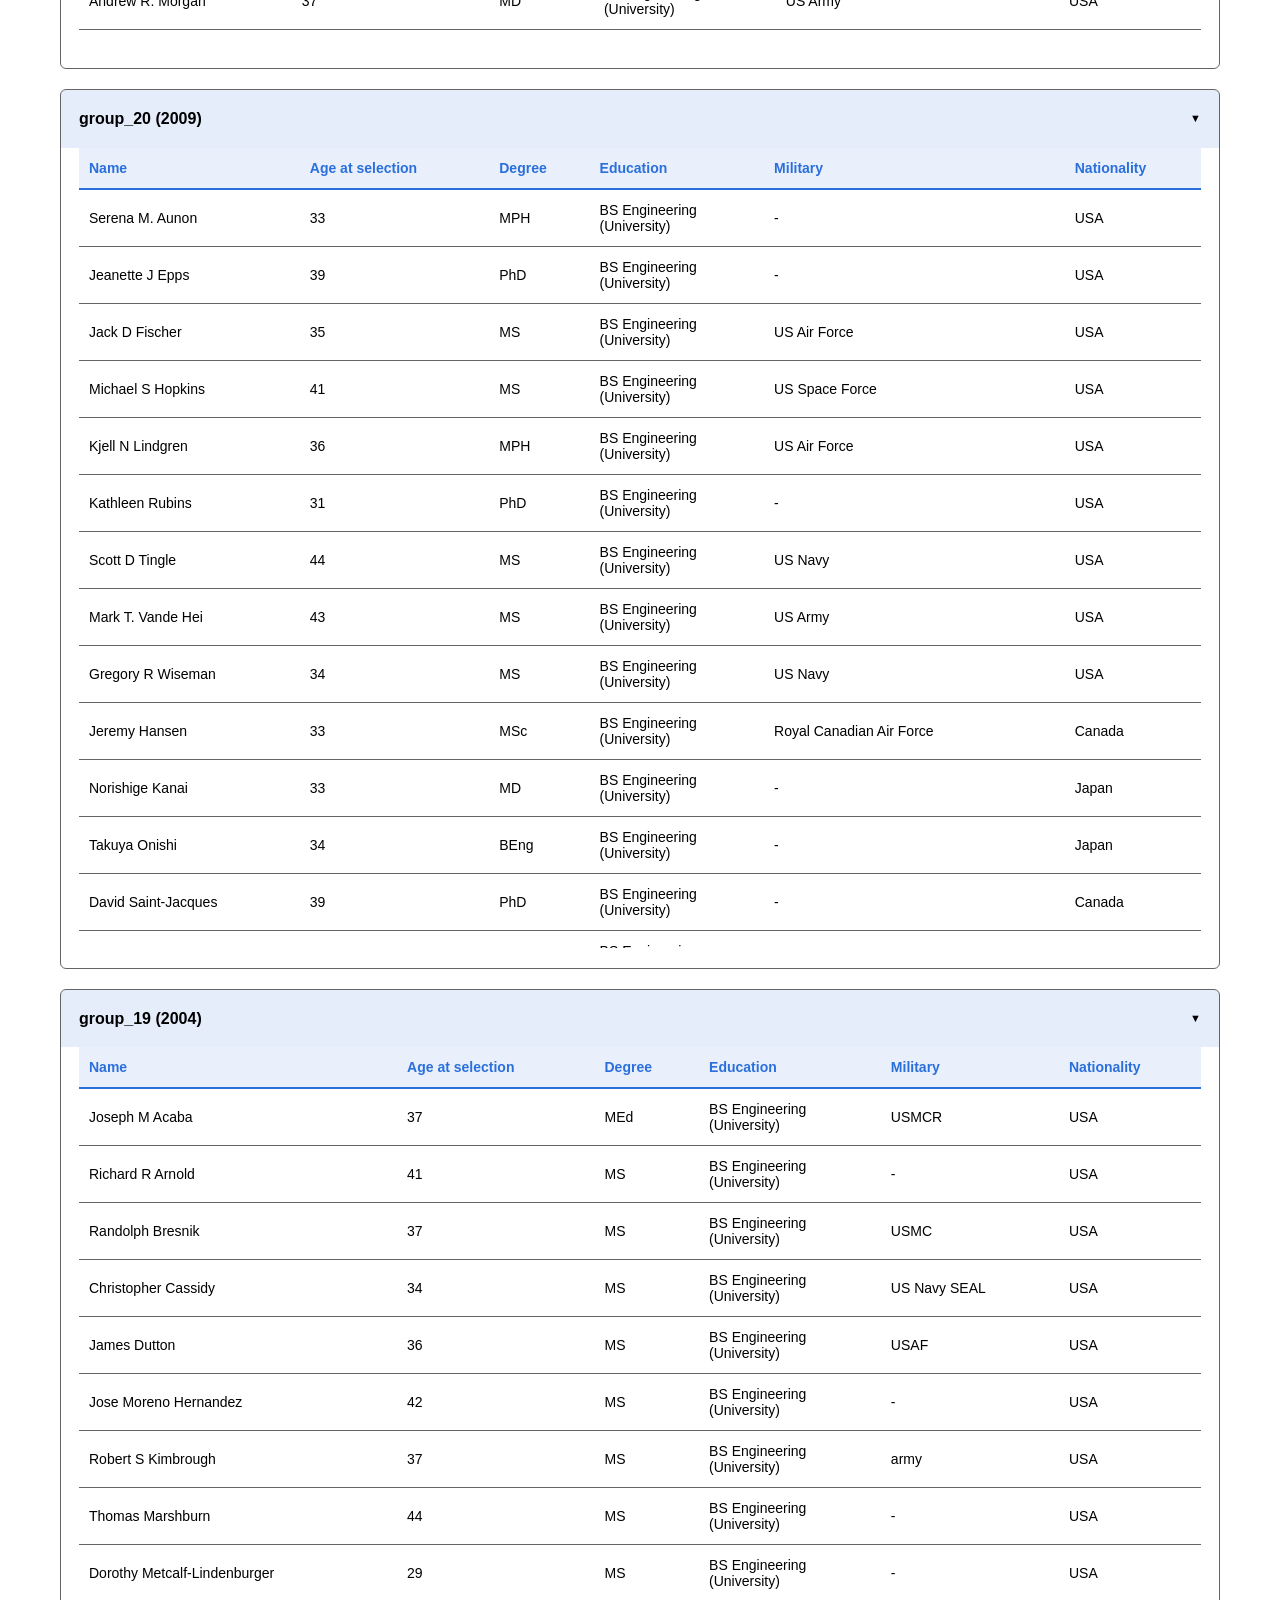
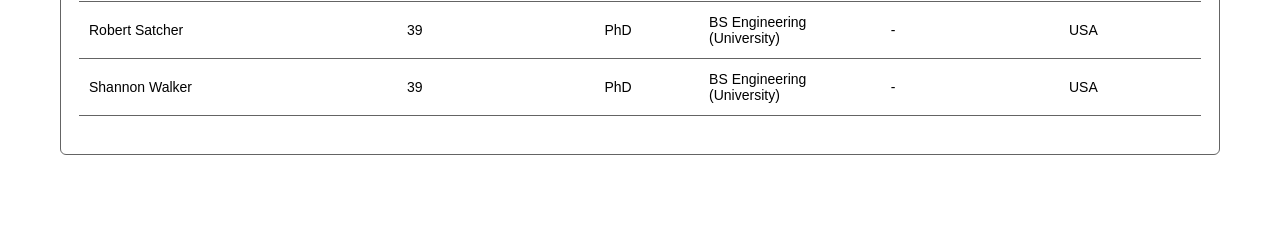
==== commit cbba4099: "V2 updates" ====
--- a/index.html
+++ b/index.html
@@ -1,84 +1,696 @@
-<html>
-<head>
- <meta charset="UTF-8">
- <meta name="viewport" content="width=device-width, initial-scale=1.0">
- <title>Astronaut Anatomy</title>
- <link rel="stylesheet" href="stylesheet.css">
-</head>
-
-<body>
-  <button id="dark-mode-toggle">🌙 Dark mode</button>
-  <h1>Astronaut Anatomy | <em>What does it take to go to space?</em><a href="checklist.html">checklist</a></h1>
-  <hr>
-  <h3 style="color:red;">NOTE TO ALL ASTRONAUT PROSPECTS:
-    <br>These are "trends" of successful applicants, not necessarily a "template" for future success.
-    <br>Think of this tool as a casual reference rather than a career guide.
-  </h3>
-  <em>
-    <a href="https://github.com/mrvivacious/astronaut-anatomy" target="_blank">
-      Source code</a>.
-     Questions/ideas? Open an issue or message my Instagram @mrvivacious.
-  </em>
-  <hr>
-
-  <div id="key_metrics">
-    <h1>Dataset</h1>
-    <pre>
-      Total astronauts: 69, NASA
-      Average age: 36.5
-      % Military: 57% (39)
-      Applicants (known): 44,600
-      Most common degree: 36 MS
-      2nd most common: 16 PhD
-    </pre>
-  </div>  
-
-  <div id="filters">
-    <h2>Filter</h2>
-    <label>
-        Gender:
-        <select id="gender_filter">
-          <option value="all">All</option>
-          <option value="male">Male</option>
-          <option value="female">Female</option>
-        </select>
-      </label>
-      <br>  
-    <label>
-        Military:
-        <select id="military_filter">
-          <option value="all">All</option>
-          <option value="military">Military Only</option>
-          <option value="civilian">Civilian Only</option>
-        </select>
-      </label>
-      <br>
-      <label>
-        Highest degree earned:
-        <select id="degree_filter">
-          <option value="all">All</option>
-          <option value="PhD">PhD</option>
-          <option value="MD">MD</option>
-          <option value="MS">MS</option>
-          <option value="MEd">MEd</option>
-          <option value="MPhil">MPhil</option>
-          <option value="MSc">MSc</option>
-          <option value="MPH">MPH</option>
-          <option value="EMPA">EMPA</option>
-          <option value="BS">BS</option>
-          <option value="BEng">BEng</option>
-        </select>
-      </label>
-  </div>
-
-  <canvas id="degreeChart"></canvas>
-
-  <h2>Group info</h2>
-  
-  <div id="groups_info">put group info here!</div>
-
-  <script type="module" src="groups_display.js"></script>
-  <script type="module" src="degreeChart.js"></script>
-  <script src="darkMode.js"></script>
-</body>
-</html>
+<html>
+<head>
+ <meta charset="UTF-8">
+ <meta name="viewport" content="width=device-width, initial-scale=1.0">
+ <title>Astronaut Anatomy</title>
+ <style>
+:root {
+  --bg: rgb(255, 255, 255);
+  --fg: rgb(0, 0, 0);
+  --fg-muted: rgb(100, 100, 100);
+  --border: #000;
+  --border-row: rgb(100, 100, 100);
+  --select-bg: #fff;
+  --bar-color: #2a6fdb;
+  --bar-label: #000;
+}
+
+body.dark-mode {
+  --bg: #0f1117;
+  --fg: #e8eaf0;
+  --fg-muted: #8b95a8;
+  --border: #444;
+  --border-row: #333;
+  --select-bg: #1e2130;
+  --bar-color: #4d9fff;
+  --bar-label: #e8eaf0;
+}
+
+#dark-mode-toggle {
+  position: fixed;
+  top: 14px;
+  right: 18px;
+  z-index: 999;
+  background: var(--select-bg);
+  color: var(--fg);
+  border: 1px solid var(--border);
+  border-radius: 6px;
+  padding: 6px 12px;
+  cursor: pointer;
+  font-size: 14px;
+  transition: background 0.2s, color 0.2s;
+}
+#dark-mode-toggle:hover { opacity: 0.8; }
+
+* { box-sizing: border-box; }
+
+#filters, select { font-size: large; }
+
+#filters {
+  background-color: rgba(42, 111, 219, 0.08);
+  border-left: 4px solid var(--bar-color);
+  border-radius: 4px;
+  padding: 20px;
+  margin: 25px 0;
+}
+
+#filters h2 {
+  margin-top: 0;
+  padding-top: 0;
+  border-bottom: none;
+  color: var(--fg);
+}
+
+.filter-group {
+  display: flex;
+  flex-direction: column;
+  gap: 15px;
+  margin-bottom: 0;
+}
+
+.filter-group label {
+  display: flex;
+  flex-direction: column;
+  gap: 6px;
+  font-weight: 500;
+}
+
+.filter-group select {
+  padding: 10px 10px;
+  font-size: 15px;
+  border-radius: 4px;
+}
+
+select {
+  background-color: var(--select-bg);
+  color: var(--fg);
+  border: 1px solid var(--border);
+  border-radius: 4px;
+  padding: 2px 6px;
+}
+
+a {
+  color: var(--bar-color);
+  text-decoration: none;
+  transition: opacity 0.2s;
+}
+
+a:hover {
+  opacity: 0.8;
+  text-decoration: underline;
+}
+
+body {
+  font-family: 'Arial', sans-serif;
+  margin: 0;
+  padding: 20px;
+  background-color: var(--bg);
+  color: var(--fg);
+  font-size: 16px;
+  line-height: 1.6;
+  transition: background-color 0.25s, color 0.25s;
+  max-width: 1200px;
+  margin: 0 auto;
+}
+
+h1 { font-size: 28px; margin-bottom: 10px; margin-top: 0; }
+h2 { 
+  font-size: 22px; 
+  margin-top: 30px; 
+  margin-bottom: 15px;
+  padding-bottom: 10px;
+  border-bottom: 2px solid var(--bar-color);
+  color: var(--bar-color);
+}
+h3 { font-size: 18px; margin-bottom: 8px; }
+p { font-size: 16px; margin: 8px 0; }
+em { font-style: italic; }
+
+hr {
+  border: none;
+  border-top: 1px solid var(--border);
+  margin: 20px 0;
+}
+
+#key_metrics {
+  background-color: rgba(42, 111, 219, 0.08);
+  border-left: 4px solid var(--bar-color);
+  border-radius: 4px;
+  padding: 20px;
+  margin: 20px 0;
+}
+
+#key_metrics h1 {
+  margin-top: 0;
+  color: var(--bar-color);
+}
+
+#key_metrics pre {
+  margin: 15px 0 0 0;
+  padding: 15px;
+  background-color: var(--bg);
+  border: 1px solid var(--border-row);
+  border-radius: 4px;
+  font-size: 13px;
+  line-height: 1.8;
+  overflow-x: auto;
+}
+
+table {
+  width: 100%;
+  border-collapse: collapse;
+  font-size: 14px;
+}
+
+table th, table td {
+  padding: 12px 10px;
+  text-align: left;
+  border-bottom: 1px solid var(--border-row);
+}
+
+table th {
+  border-bottom: 2px solid var(--bar-color);
+  font-weight: bold;
+  background-color: rgba(42, 111, 219, 0.1);
+  color: var(--bar-color);
+}
+
+table tbody tr:hover {
+  background-color: rgba(42, 111, 219, 0.05);
+}
+
+table a {
+  color: var(--bar-color);
+  text-decoration: none;
+}
+
+table a:hover {
+  text-decoration: underline;
+}
+
+.table-wrapper {
+  overflow-x: auto;
+  margin-bottom: 20px;
+}
+
+.section {
+  margin: 50px 0;
+  padding: 0;
+  border-top: 2px solid var(--border);
+}
+
+.section:first-of-type {
+  border-top: none;
+}
+
+.section h2 {
+  margin-top: 0;
+  padding-top: 20px;
+}
+
+.chart-section {
+  margin: 30px 0;
+  padding: 25px;
+  background-color: rgba(42, 111, 219, 0.06);
+  border: 1px solid rgba(42, 111, 219, 0.2);
+  border-radius: 6px;
+  transition: background-color 0.2s;
+}
+
+.chart-section h3 {
+  margin-top: 0;
+  padding-bottom: 10px;
+  border-bottom: 1px solid rgba(42, 111, 219, 0.3);
+  color: var(--bar-color);
+}
+
+.chart-section:hover {
+  background-color: rgba(42, 111, 219, 0.08);
+}
+
+.instructions {
+  color: var(--fg-muted);
+  font-style: italic;
+  font-size: 14px;
+}
+
+.stat-card {
+  background: linear-gradient(135deg, rgba(42, 111, 219, 0.12) 0%, rgba(42, 111, 219, 0.06) 100%);
+  border: 2px solid var(--bar-color);
+  border-radius: 8px;
+  padding: 35px;
+  margin: 35px 0;
+  text-align: center;
+  box-shadow: 0 4px 12px rgba(42, 111, 219, 0.08);
+  transition: transform 0.2s, box-shadow 0.2s;
+}
+
+.stat-card:hover {
+  transform: translateY(-2px);
+  box-shadow: 0 6px 16px rgba(42, 111, 219, 0.12);
+}
+
+.selectivity-content {
+  display: flex;
+  flex-direction: column;
+  gap: 14px;
+}
+
+.selectivity-label {
+  font-size: 13px;
+  color: var(--fg-muted);
+  font-weight: 600;
+  letter-spacing: 1.2px;
+  text-transform: uppercase;
+  margin: 0;
+}
+
+.selectivity-stat {
+  font-size: 32px;
+  font-weight: bold;
+  margin: 0;
+  color: var(--bar-color);
+  line-height: 1.3;
+}
+
+.selectivity-stat strong {
+  font-size: 48px;
+  color: var(--bar-color);
+  display: block;
+  margin: 8px 0;
+}
+
+.selectivity-details {
+  font-size: 14px;
+  color: var(--fg-muted);
+  margin: 0;
+  font-weight: 500;
+}
+
+.degree-list {
+  margin: 15px 0;
+}
+
+.degree-table {
+  width: 100%;
+  max-width: 500px;
+  border-collapse: collapse;
+  font-size: 14px;
+  margin-top: 15px;
+  margin-left: auto;
+  margin-right: auto;
+}
+
+.degree-table th,
+.degree-table td {
+  padding: 12px 14px;
+  text-align: left;
+  border-bottom: 1px solid var(--border-row);
+}
+
+.degree-table th {
+  border-bottom: 2px solid var(--bar-color);
+  font-weight: bold;
+  background-color: rgba(42, 111, 219, 0.12);
+  color: var(--bar-color);
+}
+
+.degree-table tbody tr:hover {
+  background-color: rgba(42, 111, 219, 0.08);
+}
+
+.group-section {
+  margin-bottom: 20px;
+  border: 1px solid var(--border-row);
+  border-radius: 6px;
+  overflow: hidden;
+  background-color: var(--bg);
+  transition: box-shadow 0.2s, border-color 0.2s;
+}
+
+.group-section:hover {
+  border-color: var(--bar-color);
+  box-shadow: 0 2px 8px rgba(42, 111, 219, 0.1);
+}
+
+.group-section h3 {
+  margin: 0;
+  padding: 16px 18px;
+  background-color: rgba(42, 111, 219, 0.12);
+  cursor: pointer;
+  user-select: none;
+  display: flex;
+  justify-content: space-between;
+  align-items: center;
+  font-size: 16px;
+  transition: background-color 0.2s;
+}
+
+.group-section h3:hover {
+  background-color: rgba(42, 111, 219, 0.18);
+}
+
+.group-section h3::after {
+  content: '▼';
+  font-size: 11px;
+  transition: transform 0.2s ease;
+  flex-shrink: 0;
+  margin-left: 12px;
+}
+
+.group-section h3.collapsed::after {
+  transform: rotate(-90deg);
+}
+
+.group-section .table-wrapper {
+  display: block;
+  padding: 0 18px 18px 18px;
+  max-height: 800px;
+  overflow-y: auto;
+}
+
+.group-section.collapsed .table-wrapper {
+  display: none;
+}
+
+@media (max-width: 768px) {
+  body { 
+    padding: 15px; 
+    font-size: 15px; 
+  }
+  
+  h1 { font-size: 24px; margin-bottom: 8px; }
+  h2 { 
+    font-size: 20px; 
+    margin-top: 25px; 
+    margin-bottom: 12px;
+    padding-bottom: 8px;
+  }
+  h3 { font-size: 16px; margin-bottom: 6px; }
+  p { font-size: 15px; margin: 5px 0; }
+  
+  #filters {
+    padding: 15px;
+    margin: 20px 0;
+  }
+  
+  .filter-group { gap: 12px; }
+  .filter-group label { font-size: 14px; }
+  .filter-group select { padding: 8px 8px; font-size: 14px; }
+  
+  .section { margin: 35px 0; }
+  
+  table { font-size: 13px; }
+  table th, table td { padding: 10px 8px; }
+  
+  .chart-section { 
+    padding: 18px; 
+    margin: 20px 0; 
+  }
+  
+  .chart-section h3 { 
+    font-size: 15px; 
+    padding-bottom: 8px;
+  }
+  
+  .degree-table { 
+    max-width: 100%; 
+    font-size: 13px;
+  }
+  .degree-table th, .degree-table td { 
+    padding: 10px 8px; 
+  }
+  
+  .group-section { margin-bottom: 25px; }
+  .group-section h3 { 
+    padding: 14px 14px; 
+    font-size: 15px;
+  }
+  .group-section .table-wrapper { 
+    padding: 0 14px 14px 14px; 
+  }
+  
+  .stat-card { 
+    padding: 25px; 
+    margin: 25px 0;
+  }
+  .selectivity-stat { font-size: 26px; }
+  .selectivity-stat strong { font-size: 36px; }
+  .selectivity-label { font-size: 12px; }
+  .selectivity-details { font-size: 13px; }
+  
+  #degreeChart { height: 320px; }
+  
+  .table-wrapper { margin-bottom: 15px; }
+}
+
+@media (max-width: 480px) {
+  body { 
+    padding: 12px; 
+    font-size: 14px; 
+    max-width: 100%;
+  }
+  
+  #dark-mode-toggle {
+    top: 10px;
+    right: 12px;
+    padding: 5px 10px;
+    font-size: 12px;
+  }
+  
+  h1 { 
+    font-size: 20px; 
+    margin-bottom: 6px; 
+  }
+  h2 { 
+    font-size: 18px; 
+    margin-top: 18px; 
+    margin-bottom: 10px;
+    padding-bottom: 6px;
+  }
+  h3 { font-size: 15px; margin-bottom: 5px; }
+  p { font-size: 14px; margin: 4px 0; }
+  
+  #filters {
+    padding: 12px;
+    margin: 15px 0;
+  }
+  
+  #filters h2 {
+    font-size: 17px;
+    margin: 0 0 12px 0;
+    padding: 0 0 6px 0;
+  }
+  
+  .filter-group { gap: 10px; }
+  .filter-group label { 
+    font-size: 13px; 
+    gap: 4px;
+  }
+  .filter-group select { 
+    padding: 7px 8px; 
+    font-size: 13px;
+  }
+  
+  .section { 
+    margin: 25px 0; 
+    padding: 0;
+  }
+  
+  table { font-size: 12px; }
+  table th, table td { padding: 8px 6px; }
+  
+  .chart-section { 
+    padding: 12px; 
+    margin: 15px 0; 
+  }
+  
+  .chart-section h3 { 
+    font-size: 14px; 
+    padding-bottom: 6px;
+    margin: 0 0 10px 0;
+  }
+  
+  .degree-table { 
+    font-size: 12px; 
+    max-width: 100%; 
+    margin-top: 10px;
+  }
+  .degree-table th, .degree-table td { 
+    padding: 8px 6px; 
+  }
+  
+  .group-section { margin-bottom: 15px; }
+  .group-section h3 { 
+    padding: 12px 12px; 
+    font-size: 14px;
+  }
+  .group-section .table-wrapper { 
+    padding: 0 12px 12px 12px; 
+  }
+  
+  .stat-card { 
+    padding: 15px; 
+    margin: 18px 0;
+    border-radius: 6px;
+  }
+  .selectivity-label { 
+    font-size: 11px; 
+    letter-spacing: 0.8px;
+  }
+  .selectivity-stat { 
+    font-size: 18px; 
+    line-height: 1.2;
+  }
+  .selectivity-stat strong { 
+    font-size: 26px; 
+    margin: 6px 0;
+  }
+  .selectivity-details { font-size: 12px; }
+  
+  #degreeChart { 
+    height: 280px; 
+    margin: 15px 0;
+  }
+  
+  #militaryBranchViewer {
+    margin: 15px 0;
+  }
+  
+  .table-wrapper { 
+    margin-bottom: 10px;
+    padding: 0;
+  }
+  
+  .instructions {
+    font-size: 12px;
+    margin: 10px 0;
+  }
+}
+
+#degreeChart {
+  width: 100%;
+  max-width: 800px;
+  height: 400px;
+  display: block;
+  margin: 20px auto;
+  border-radius: 4px;
+}
+
+#militaryBranchViewer {
+  width: 100%;
+  height: auto;
+  display: block;
+  margin: 20px 0;
+}
+
+#militaryBranchViewer canvas {
+  width: 100%;
+  height: auto;
+  display: block;
+  max-width: 800px;
+  margin: 0 auto;
+  border-radius: 4px;
+}
+ </style>
+</head>
+
+<body>
+  <button id="dark-mode-toggle">🌙 Dark mode</button>
+  <h1>Astronaut Anatomy | <em>What does it take to go to space?</em><a href="checklist.html">checklist</a></h1>
+  <hr>
+  <h3 style="color:red;">NOTE TO ALL ASTRONAUT PROSPECTS:
+    <br>These are "trends" of successful applicants, not necessarily a "template" for future success.
+    <br>Think of this tool as a casual reference rather than a career guide.
+  </h3>
+  <em>
+    <a href="https://github.com/mrvivacious/astronaut-anatomy" target="_blank">
+      Source code</a>.
+     Questions/ideas? Open an issue or message my Instagram @mrvivacious.
+  </em>
+  <hr>
+
+  <div id="key_metrics">
+    <h1>Dataset</h1>
+    <pre>
+      Total astronauts: 69, NASA
+      Average age: 36.5
+      % Military: 57% (39)
+      Applicants (known): 44,600
+      Most common degree: 36 MS
+      2nd most common: 16 PhD
+    </pre>
+  </div>
+
+  <div id="selectivity_stat" class="stat-card"></div>
+
+  <div id="filters">
+    <h2>Filter Astronauts</h2>
+    <div class="filter-group">
+      <label for="gender_filter">
+        <strong>Gender:</strong>
+        <select id="gender_filter">
+          <option value="all">All</option>
+          <option value="male">Male</option>
+          <option value="female">Female</option>
+        </select>
+      </label>
+      
+      <label for="military_filter">
+        <strong>Military Background:</strong>
+        <select id="military_filter">
+          <option value="all">All</option>
+          <option value="military">Military Only</option>
+          <option value="civilian">Civilian Only</option>
+        </select>
+      </label>
+      
+      <label for="degree_filter">
+        <strong>Highest Degree:</strong>
+        <select id="degree_filter">
+          <option value="all">All</option>
+          <option value="PhD">PhD</option>
+          <option value="MD">MD</option>
+          <option value="MS">MS</option>
+          <option value="MEd">MEd</option>
+          <option value="MPhil">MPhil</option>
+          <option value="MSc">MSc</option>
+          <option value="MPH">MPH</option>
+          <option value="EMPA">EMPA</option>
+          <option value="BS">BS</option>
+          <option value="BEng">BEng</option>
+        </select>
+      </label>
+    </div>
+  </div>
+
+  <div id="visualizations" class="section">
+    <h2>Key Insights</h2>
+    
+    <div id="degreeChartSection" class="chart-section">
+      <h3>Academic Degrees</h3>
+      <canvas id="degreeChart"></canvas>
+    </div>
+
+    <div id="militaryBranchSection" class="chart-section">
+      <h3>Military Branches</h3>
+      <div id="militaryBranchViewer"></div>
+    </div>
+
+    <div id="degreeExplorerSection" class="chart-section">
+      <h3>Degree Distribution</h3>
+      <div id="degreeExplorer"></div>
+    </div>
+  </div>
+
+  <div id="astronautsSection" class="section">
+    <h2>Astronauts by Selection Group</h2>
+    <p class="instructions">Click on a group to expand and view details</p>
+    <div id="groups_info"></div>
+  </div>
+
+  <script type="module" defer src="data.js"></script>
+  <script type="module" defer src="app.js"></script>
+  <script defer src="darkMode.js"></script>
+</body>
+</html>
